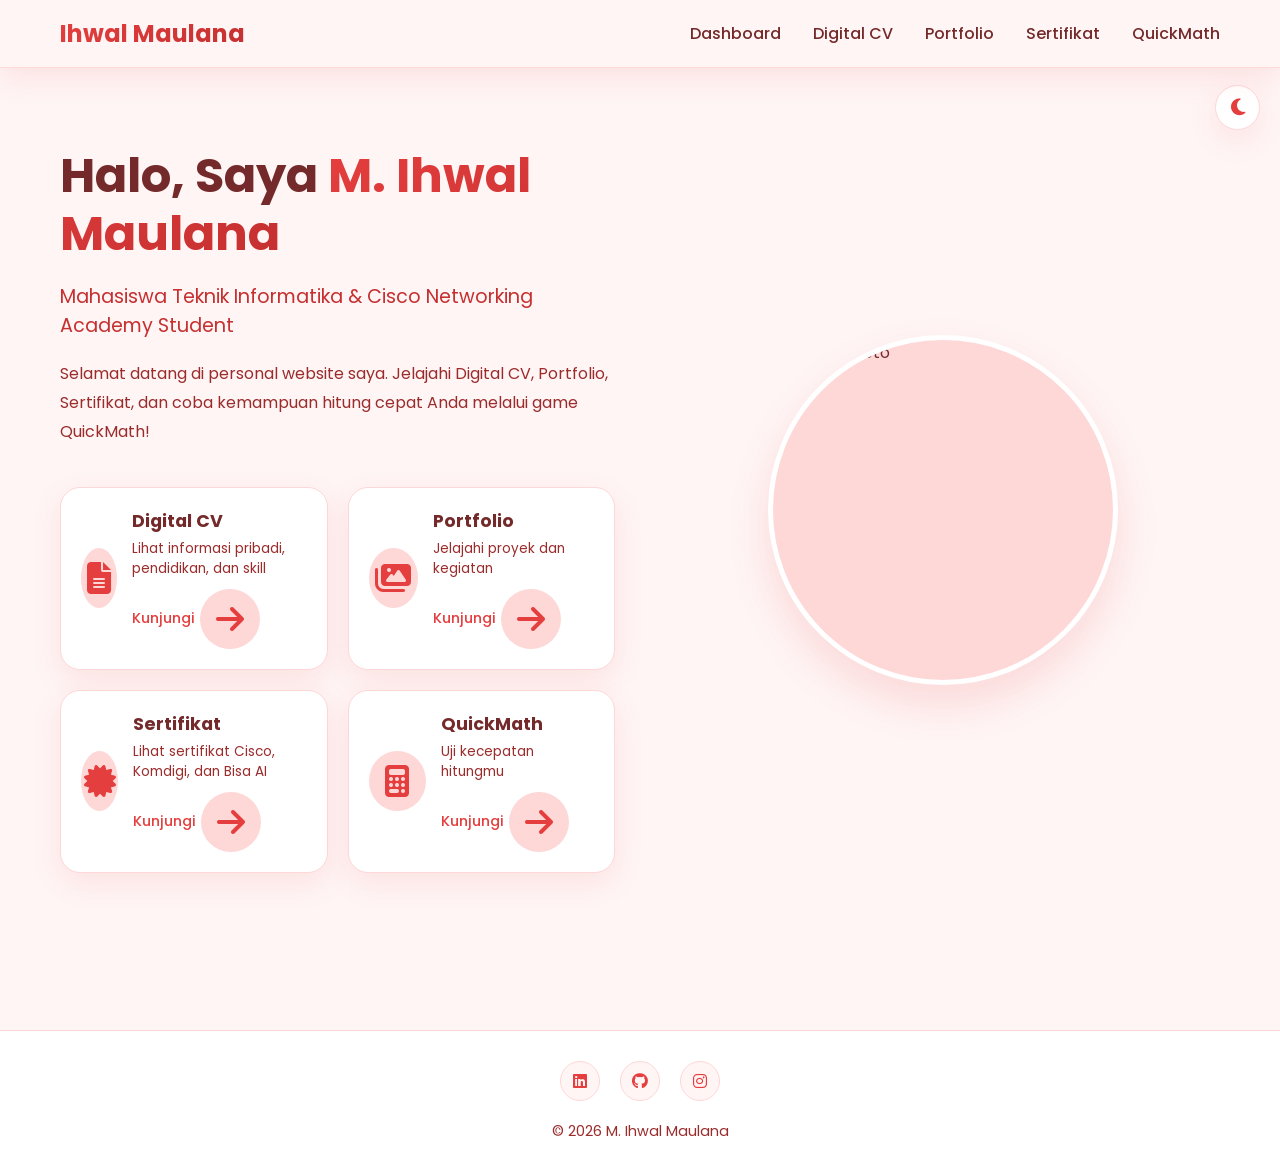
==== index.html @ 29ab3454 "Rename dashboard.html to index.html" ====
<!DOCTYPE html>
<html lang="id">
<head>
    <meta charset="UTF-8">
    <meta name="viewport" content="width=device-width, initial-scale=1.0">
    <title>My Website - Ihwal Maulana</title>
    <link rel="stylesheet" href="style.css">
    <link rel="icon" type="image/png" href="https://i.ibb.co.com/bjjpS1Fv/Whats-App-Image-2026-02-08-at-10-19-23.jpg">
    <link rel="stylesheet" href="https://cdnjs.cloudflare.com/ajax/libs/font-awesome/6.4.0/css/all.min.css">
    <link href="https://fonts.googleapis.com/css2?family=Poppins:wght@300;400;500;600;700&display=swap" rel="stylesheet">
</head>
<body class="light-mode">

    <button class="theme-toggle" id="themeToggle">
        <i class="fas fa-moon"></i>
        <i class="fas fa-sun"></i>
    </button>

    <button class="back-to-top" id="backToTop">
        <i class="fas fa-chevron-up"></i>
    </button>

    <div id="toastContainer" class="toast-container"></div>

    <nav class="navbar">
        <div class="nav-container">
            <div class="nav-brand">
                <a href="dashboard.html">Ihwal Maulana</a>
            </div>
            <ul class="nav-menu" id="navMenu">
                <li><a href="dashboard.html" class="nav-link active">Dashboard</a></li>
                <li><a href="digitalcv.html" class="nav-link">Digital CV</a></li>
                <li><a href="portofolio.html" class="nav-link">Portfolio</a></li>
                <li><a href="sertifikat.html" class="nav-link">Sertifikat</a></li>
                <li><a href="quickmath.html" class="nav-link">QuickMath</a></li>
            </ul>
            <div class="nav-toggle" id="navToggle">
                <i class="fas fa-bars"></i>
            </div>
        </div>
    </nav>

    <section id="dashboard" class="section active-section">
        <div class="container">
            <div class="dashboard-content">
                <div class="dashboard-text">
                    <h1 class="dashboard-title">Halo, Saya <span class="gradient-text">M. Ihwal Maulana</span></h1>
                    <p class="dashboard-subtitle">Mahasiswa Teknik Informatika & Cisco Networking Academy Student</p>
                    <p class="dashboard-description">Selamat datang di personal website saya. Jelajahi Digital CV, Portfolio, Sertifikat, dan coba kemampuan hitung cepat Anda melalui game QuickMath!</p>
                    
                    <div class="dashboard-stats">
                        <div class="stat-card">
                            <i class="fas fa-file-alt"></i>
                            <div class="stat-info">
                                <h3>Digital CV</h3>
                                <p>Lihat informasi pribadi, pendidikan, dan skill</p>
                                <a href="digitalcv.html" class="stat-link">Kunjungi <i class="fas fa-arrow-right"></i></a>
                            </div>
                        </div>
                        
                        <div class="stat-card">
                            <i class="fas fa-images"></i>
                            <div class="stat-info">
                                <h3>Portfolio</h3>
                                <p>Jelajahi proyek dan kegiatan</p>
                                <a href="portofolio.html" class="stat-link">Kunjungi <i class="fas fa-arrow-right"></i></a>
                            </div>
                        </div>
                        
                        <div class="stat-card">
                            <i class="fas fa-certificate"></i>
                            <div class="stat-info">
                                <h3>Sertifikat</h3>
                                <p>Lihat sertifikat Cisco, Komdigi, dan Bisa AI</p>
                                <a href="sertifikat.html" class="stat-link">Kunjungi <i class="fas fa-arrow-right"></i></a>
                            </div>
                        </div>
                        
                        <div class="stat-card">
                            <i class="fas fa-calculator"></i>
                            <div class="stat-info">
                                <h3>QuickMath</h3>
                                <p>Uji kecepatan hitungmu</p>
                                <a href="quickmath.html" class="stat-link">Kunjungi <i class="fas fa-arrow-right"></i></a>
                            </div>
                        </div>
                    </div>
                </div>
                
                <div class="dashboard-image">
                    <div class="image-wrapper">
                        <img src="https://i.ibb.co.com/bjjpS1Fv/Whats-App-Image-2026-02-08-at-10-19-23.jpg" alt="Profile Photo">
                    </div>
                </div>
            </div>
        </div>
    </section>

    <footer class="footer">
        <div class="container">
            <div class="footer-content">
                <div class="footer-social">
                    <a href="https://linkedin.com/in/ihwalmaulana" target="_blank"><i class="fab fa-linkedin"></i></a>
                    <a href="https://github.com/waldevelop-afk" target="_blank"><i class="fab fa-github"></i></a>
                    <a href="https://instagram.com/ihwalmaulana08" target="_blank"><i class="fab fa-instagram"></i></a>
                </div>
                <p class="footer-text">&copy; 2026 M. Ihwal Maulana </p>
            </div>
        </div>
    </footer>

    <script src="script.js"></script>
</body>
</html>
---- style.css ----
:root {
    --soft-red-50: #FFF5F5;
    --soft-red-100: #FED7D7;
    --soft-red-200: #FEB2B2;
    --soft-red-300: #FC8181;
    --soft-red-400: #F56565;
    --soft-red-500: #E53E3E;
    --soft-red-600: #C53030;
    --soft-red-700: #9B2C2C;
    --soft-red-800: #822727;
    --soft-red-900: #63171B;
    
    --primary: #E53E3E;
    --primary-light: #F56565;
    --secondary: #C53030;
    --secondary-light: #9B2C2C;
    --accent: #FEB2B2;
    --success: #9AE6B4;
    --danger: #FC8181;
    
    --transition: all 0.3s ease;
    --radius: 20px;
}

.light-mode {
    --bg-primary: #FFF5F5;
    --bg-secondary: #FFFFFF;
    --bg-card: #FFFFFF;
    --text-primary: #742A2A;
    --text-secondary: #9B2C2C;
    --border: #FED7D7;
    --shadow: 0 10px 30px rgba(229, 62, 62, 0.1);
    --shadow-hover: 0 20px 40px rgba(229, 62, 62, 0.15);
    --nav-bg: rgba(255, 245, 245, 0.9);
    --nav-hover: rgba(229, 62, 62, 0.05);
    --nav-active: rgba(229, 62, 62, 0.1);
    --game-bg: linear-gradient(145deg, #FFF5F5, #FFFFFF);
    --game-card-bg: rgba(255, 255, 255, 0.95);
    --game-text: #742A2A;
}

.dark-mode {
    --bg-primary: #63171B;
    --bg-secondary: #742A2A;
    --bg-card: #822727;
    --text-primary: #FED7D7;
    --text-secondary: #FEB2B2;
    --border: #9B2C2C;
    --shadow: 0 10px 30px rgba(0, 0, 0, 0.3);
    --shadow-hover: 0 20px 40px rgba(0, 0, 0, 0.4);
    --nav-bg: rgba(99, 23, 27, 0.95);
    --nav-hover: rgba(229, 62, 62, 0.2);
    --nav-active: rgba(229, 62, 62, 0.3);
    --game-bg: linear-gradient(145deg, #63171B, #742A2A);
    --game-card-bg: rgba(130, 39, 39, 0.95);
    --game-text: #FED7D7;
}

* {
    margin: 0;
    padding: 0;
    box-sizing: border-box;
}

html {
    scroll-behavior: smooth;
}

body {
    font-family: 'Poppins', sans-serif;
    background: var(--bg-primary);
    color: var(--text-primary);
    transition: var(--transition);
    min-height: 100vh;
    position: relative;
    padding-top: 70px;
}

.theme-toggle {
    position: fixed;
    top: 85px;
    right: 20px;
    width: 45px;
    height: 45px;
    border-radius: 50%;
    background: var(--bg-secondary);
    border: 1px solid var(--border);
    cursor: pointer;
    display: flex;
    align-items: center;
    justify-content: center;
    z-index: 999;
    box-shadow: var(--shadow);
    transition: var(--transition);
    backdrop-filter: blur(5px);
}

.theme-toggle i {
    font-size: 1.2rem;
    color: var(--primary);
    transition: var(--transition);
}

.theme-toggle .fa-sun {
    display: none;
}

.dark-mode .theme-toggle .fa-moon {
    display: none;
}

.dark-mode .theme-toggle .fa-sun {
    display: block;
    color: #FEB2B2;
}

.theme-toggle:hover {
    transform: scale(1.1);
    box-shadow: var(--shadow-hover);
}

.back-to-top {
    position: fixed;
    bottom: 20px;
    right: 20px;
    width: 45px;
    height: 45px;
    background: var(--primary);
    border: none;
    border-radius: 50%;
    color: white;
    cursor: pointer;
    display: flex;
    align-items: center;
    justify-content: center;
    font-size: 1.2rem;
    opacity: 0;
    visibility: hidden;
    transition: var(--transition);
    z-index: 998;
    border: 2px solid var(--bg-secondary);
}

.back-to-top.visible {
    opacity: 1;
    visibility: visible;
}

.back-to-top:hover {
    transform: translateY(-5px) scale(1.1);
    background: var(--secondary);
}

.container {
    max-width: 1200px;
    margin: 0 auto;
    padding: 0 20px;
}

.navbar {
    position: fixed;
    top: 0;
    left: 0;
    right: 0;
    background: var(--nav-bg);
    backdrop-filter: blur(10px);
    box-shadow: var(--shadow);
    z-index: 1000;
    animation: slideDown 0.5s ease;
    border-bottom: 1px solid var(--border);
}

@keyframes slideDown {
    from {
        transform: translateY(-100%);
    }
    to {
        transform: translateY(0);
    }
}

.nav-container {
    max-width: 1200px;
    margin: 0 auto;
    padding: 1rem 20px;
    display: flex;
    justify-content: space-between;
    align-items: center;
}

.nav-brand a {
    font-size: 1.5rem;
    font-weight: 700;
    background: linear-gradient(135deg, var(--primary), var(--secondary));
    -webkit-background-clip: text;
    -webkit-text-fill-color: transparent;
    text-decoration: none;
}

.nav-menu {
    display: flex;
    list-style: none;
    gap: 2rem;
}

.nav-link {
    text-decoration: none;
    color: var(--text-primary);
    font-weight: 500;
    transition: var(--transition);
    position: relative;
}

.nav-link::after {
    content: '';
    position: absolute;
    bottom: -5px;
    left: 0;
    width: 0;
    height: 2px;
    background: linear-gradient(135deg, var(--primary), var(--secondary));
    transition: var(--transition);
}

.nav-link:hover::after,
.nav-link.active::after {
    width: 100%;
}

.nav-toggle {
    display: none;
    font-size: 1.5rem;
    cursor: pointer;
    color: var(--primary);
}

.section {
    min-height: 100vh;
    padding: 40px 0 60px;
    display: block;
    animation: fadeIn 0.5s ease;
}

@keyframes fadeIn {
    from {
        opacity: 0;
        transform: translateY(20px);
    }
    to {
        opacity: 1;
        transform: translateY(0);
    }
}

.section-title {
    font-size: 2.5rem;
    margin-bottom: 40px;
    color: var(--text-primary);
    display: flex;
    align-items: center;
    gap: 15px;
}

.section-title i {
    color: var(--primary);
}

/* Dashboard Styles */
.dashboard-content {
    display: grid;
    grid-template-columns: 1fr 1fr;
    gap: 50px;
    align-items: center;
    min-height: calc(100vh - 100px);
}

.dashboard-text {
    animation: slideInLeft 0.6s ease;
}

@keyframes slideInLeft {
    from {
        opacity: 0;
        transform: translateX(-30px);
    }
    to {
        opacity: 1;
        transform: translateX(0);
    }
}

.dashboard-title {
    font-size: 3rem;
    line-height: 1.2;
    margin-bottom: 20px;
}

.gradient-text {
    background: linear-gradient(135deg, var(--primary), var(--secondary));
    -webkit-background-clip: text;
    -webkit-text-fill-color: transparent;
}

.dashboard-subtitle {
    font-size: 1.2rem;
    color: var(--secondary);
    margin-bottom: 20px;
}

.dashboard-description {
    color: var(--text-secondary);
    margin-bottom: 30px;
    line-height: 1.8;
}

.dashboard-stats {
    display: grid;
    grid-template-columns: repeat(2, 1fr);
    gap: 20px;
    margin-top: 40px;
}

.stat-card {
    background: var(--bg-card);
    border-radius: var(--radius);
    padding: 20px;
    display: flex;
    gap: 15px;
    align-items: center;
    box-shadow: var(--shadow);
    transition: var(--transition);
    border: 1px solid var(--border);
}

.stat-card:hover {
    transform: translateY(-5px);
    box-shadow: var(--shadow-hover);
    border-color: var(--primary);
}

.stat-card i {
    font-size: 2rem;
    color: var(--primary);
    background: var(--soft-red-100);
    width: 60px;
    height: 60px;
    border-radius: 50%;
    display: flex;
    align-items: center;
    justify-content: center;
}

.stat-info h3 {
    font-size: 1.1rem;
    margin-bottom: 5px;
    color: var(--text-primary);
}

.stat-info p {
    color: var(--text-secondary);
    font-size: 0.85rem;
    margin-bottom: 10px;
}

.stat-link {
    color: var(--primary);
    text-decoration: none;
    font-size: 0.9rem;
    font-weight: 500;
    display: inline-flex;
    align-items: center;
    gap: 5px;
    transition: var(--transition);
}

.stat-link:hover {
    gap: 10px;
    color: var(--secondary);
}

.dashboard-image {
    animation: slideInRight 0.6s ease;
}

@keyframes slideInRight {
    from {
        opacity: 0;
        transform: translateX(30px);
    }
    to {
        opacity: 1;
        transform: translateX(0);
    }
}

.image-wrapper {
    width: 350px;
    height: 350px;
    margin: 0 auto;
    border-radius: 50%;
    overflow: hidden;
    box-shadow: var(--shadow-hover);
    border: 5px solid var(--bg-card);
    background: var(--soft-red-100);
}

.image-wrapper img {
    width: 100%;
    height: 100%;
    object-fit: cover;
}

/* CV Styles */
.cv-card {
    background: var(--bg-card);
    border-radius: var(--radius);
    padding: 30px;
    margin-bottom: 30px;
    box-shadow: var(--shadow);
    transition: var(--transition);
    border: 1px solid var(--border);
    backdrop-filter: blur(5px);
}

.cv-card:hover {
    transform: translateY(-5px);
    box-shadow: var(--shadow-hover);
    border-color: var(--primary);
}

.cv-header {
    display: flex;
    gap: 30px;
    align-items: center;
}

.cv-photo {
    width: 120px;
    height: 120px;
    border-radius: 50%;
    overflow: hidden;
    border: 3px solid var(--primary);
    background: var(--soft-red-100);
}

.cv-photo img {
    width: 100%;
    height: 100%;
    object-fit: cover;
}

.cv-title h3 {
    font-size: 1.8rem;
    margin-bottom: 5px;
    color: var(--text-primary);
}

.cv-title p {
    color: var(--primary);
    margin-bottom: 15px;
}

.cv-contact {
    display: flex;
    flex-wrap: wrap;
    gap: 20px;
}

.cv-contact span {
    display: flex;
    align-items: center;
    gap: 8px;
    color: var(--text-secondary);
    font-size: 0.9rem;
}

.cv-contact i {
    color: var(--primary);
}

.cv-grid {
    display: grid;
    grid-template-columns: 1fr 1fr;
    gap: 30px;
    margin-bottom: 30px;
}

.card-title {
    font-size: 1.3rem;
    margin-bottom: 20px;
    display: flex;
    align-items: center;
    gap: 10px;
    color: var(--text-primary);
}

.card-title i {
    color: var(--primary);
}

.about-text {
    color: var(--text-secondary);
    line-height: 1.8;
}

.education-item {
    display: flex;
    gap: 20px;
    margin-bottom: 20px;
    padding-bottom: 20px;
    border-bottom: 1px solid var(--border);
}

.education-item:last-child {
    border-bottom: none;
    padding-bottom: 0;
    margin-bottom: 0;
}

.edu-year {
    min-width: 100px;
    padding: 5px 15px;
    background: var(--soft-red-100);
    border-radius: 20px;
    font-size: 0.9rem;
    font-weight: 500;
    color: var(--primary);
    text-align: center;
    height: fit-content;
}

.edu-detail h4 {
    margin-bottom: 5px;
    color: var(--text-primary);
}

.edu-detail p {
    color: var(--text-secondary);
    font-size: 0.9rem;
}

.skills-container {
    display: grid;
    gap: 20px;
}

.skill-item {
    width: 100%;
}

.skill-info {
    display: flex;
    justify-content: space-between;
    margin-bottom: 5px;
    color: var(--text-secondary);
    font-size: 0.9rem;
}

.skill-bar {
    height: 8px;
    background: var(--border);
    border-radius: 4px;
    overflow: hidden;
}

.skill-progress {
    height: 100%;
    background: linear-gradient(90deg, var(--primary), var(--secondary));
    border-radius: 4px;
    transition: width 1s ease;
}

/* Portfolio Styles */
.portfolio-filters {
    display: flex;
    justify-content: center;
    gap: 20px;
    margin-bottom: 40px;
    flex-wrap: wrap;
}

.filter-btn {
    padding: 10px 30px;
    border: none;
    background: var(--bg-card);
    border-radius: 50px;
    cursor: pointer;
    font-weight: 500;
    color: var(--text-primary);
    transition: var(--transition);
    box-shadow: var(--shadow);
    border: 1px solid var(--border);
}

.filter-btn.active,
.filter-btn:hover {
    background: linear-gradient(135deg, var(--primary), var(--secondary));
    color: white;
    border-color: transparent;
}

.portfolio-grid {
    display: grid;
    grid-template-columns: repeat(auto-fit, minmax(300px, 1fr));
    gap: 30px;
}

.portfolio-item {
    position: relative;
    border-radius: var(--radius);
    overflow: hidden;
    box-shadow: var(--shadow);
    cursor: pointer;
    animation: scaleIn 0.5s ease;
}

@keyframes scaleIn {
    from {
        opacity: 0;
        transform: scale(0.9);
    }
    to {
        opacity: 1;
        transform: scale(1);
    }
}

.portfolio-link {
    text-decoration: none;
    color: inherit;
    display: block;
    width: 100%;
    height: 100%;
}

.portfolio-image {
    position: relative;
    overflow: hidden;
    aspect-ratio: 4/3;
}

.portfolio-image img {
    width: 100%;
    height: 100%;
    object-fit: cover;
    transition: transform 0.5s ease;
}

.portfolio-item:hover .portfolio-image img {
    transform: scale(1.1);
}

.portfolio-overlay {
    position: absolute;
    top: 0;
    left: 0;
    right: 0;
    bottom: 0;
    background: linear-gradient(to top, rgba(229, 62, 62, 0.9), transparent);
    display: flex;
    flex-direction: column;
    justify-content: flex-end;
    padding: 20px;
    opacity: 0;
    transition: opacity 0.3s ease;
    color: white;
}

.portfolio-item:hover .portfolio-overlay {
    opacity: 1;
}

.portfolio-overlay h3 {
    margin-bottom: 5px;
    transform: translateY(20px);
    transition: transform 0.3s ease;
}

.portfolio-overlay p {
    font-size: 0.9rem;
    transform: translateY(20px);
    transition: transform 0.3s ease 0.1s;
}

.portfolio-item:hover .portfolio-overlay h3,
.portfolio-item:hover .portfolio-overlay p {
    transform: translateY(0);
}

.github-link {
    display: inline-flex;
    align-items: center;
    gap: 5px;
    margin-top: 10px;
    padding: 5px 15px;
    background: rgba(255, 255, 255, 0.2);
    border-radius: 20px;
    font-size: 0.85rem;
    backdrop-filter: blur(5px);
    border: 1px solid rgba(255, 255, 255, 0.3);
}

.github-link i {
    font-size: 1rem;
}

.portfolio-admin-panel {
    background: var(--bg-card);
    border: 2px solid var(--secondary);
    border-radius: var(--radius);
    padding: 25px;
    margin-bottom: 30px;
    box-shadow: var(--shadow-hover);
    display: none;
}

.portfolio-admin-panel.visible {
    display: block;
    animation: slideDown 0.3s ease;
}

.portfolio-admin-toggle-container {
    text-align: center;
    margin-bottom: 30px;
}

.btn-portfolio-admin-toggle {
    background: linear-gradient(135deg, var(--secondary), var(--primary));
    color: white;
    border: none;
    padding: 12px 30px;
    border-radius: 50px;
    font-size: 1rem;
    cursor: pointer;
    transition: var(--transition);
    display: inline-flex;
    align-items: center;
    gap: 10px;
    box-shadow: var(--shadow);
}

.btn-portfolio-admin-toggle:hover {
    transform: translateY(-3px);
    box-shadow: var(--shadow-hover);
}

.portfolio-admin-hint {
    display: block;
    margin-top: 8px;
    color: var(--text-secondary);
    font-size: 0.85rem;
    font-style: italic;
}

.portfolio-item-actions {
    position: absolute;
    top: 10px;
    right: 10px;
    display: flex;
    gap: 5px;
    z-index: 10;
    opacity: 0;
    transition: var(--transition);
}

.portfolio-item:hover .portfolio-item-actions {
    opacity: 1;
}

.btn-delete-portfolio {
    background: var(--danger);
    color: white;
    border: none;
    width: 30px;
    height: 30px;
    border-radius: 50%;
    cursor: pointer;
    display: flex;
    align-items: center;
    justify-content: center;
    transition: var(--transition);
    font-size: 0.9rem;
}

.btn-delete-portfolio:hover {
    transform: scale(1.1);
    background: #e53e3e;
}

.btn-edit-portfolio {
    background: var(--primary);
    color: white;
    border: none;
    width: 30px;
    height: 30px;
    border-radius: 50%;
    cursor: pointer;
    display: flex;
    align-items: center;
    justify-content: center;
    transition: var(--transition);
    font-size: 0.9rem;
}

.btn-edit-portfolio:hover {
    transform: scale(1.1);
    background: var(--secondary);
}

.empty-portfolio {
    grid-column: 1 / -1;
    text-align: center;
    padding: 60px 20px;
    background: var(--bg-card);
    border-radius: var(--radius);
    border: 2px dashed var(--border);
    color: var(--text-secondary);
}

.empty-portfolio i {
    font-size: 4rem;
    color: var(--primary);
    margin-bottom: 20px;
}

.empty-portfolio h3 {
    font-size: 1.5rem;
    margin-bottom: 10px;
    color: var(--text-primary);
}

.portfolio-stats {
    text-align: center;
    margin-bottom: 20px;
    padding: 15px;
    background: var(--bg-card);
    border-radius: var(--radius);
    border: 1px solid var(--border);
    color: var(--text-secondary);
    font-size: 0.95rem;
}

.portfolio-stats span {
    color: var(--primary);
    font-weight: 600;
    margin: 0 5px;
}

.pagination {
    display: flex;
    justify-content: center;
    gap: 10px;
    margin-top: 40px;
    flex-wrap: wrap;
}

.pagination-btn {
    min-width: 40px;
    height: 40px;
    border: 1px solid var(--border);
    background: var(--bg-card);
    color: var(--text-primary);
    border-radius: 10px;
    cursor: pointer;
    transition: var(--transition);
    font-size: 0.95rem;
}

.pagination-btn:hover:not(:disabled) {
    background: var(--primary);
    color: white;
    border-color: var(--primary);
}

.pagination-btn.active {
    background: var(--primary);
    color: white;
    border-color: var(--primary);
}

.pagination-btn:disabled {
    opacity: 0.5;
    cursor: not-allowed;
}

/* Certificate Styles */
.certificates-grid {
    display: grid;
    grid-template-columns: repeat(auto-fit, minmax(280px, 1fr));
    gap: 25px;
    margin-bottom: 40px;
}

.certificate-card {
    background: var(--bg-card);
    border-radius: var(--radius);
    padding: 25px;
    display: flex;
    gap: 20px;
    align-items: center;
    box-shadow: var(--shadow);
    transition: var(--transition);
    border: 1px solid var(--border);
    position: relative;
    overflow: hidden;
    backdrop-filter: blur(5px);
}

.certificate-card:hover {
    transform: translateY(-5px);
    box-shadow: var(--shadow-hover);
    border-color: var(--primary);
}

.certificate-icon {
    width: 60px;
    height: 60px;
    background: linear-gradient(135deg, var(--primary), var(--secondary));
    border-radius: 50%;
    display: flex;
    align-items: center;
    justify-content: center;
    font-size: 1.8rem;
    color: white;
    flex-shrink: 0;
}

.certificate-content {
    flex: 1;
}

.certificate-content h3 {
    font-size: 1.1rem;
    margin-bottom: 5px;
    color: var(--text-primary);
}

.cert-issuer {
    color: var(--text-secondary);
    font-size: 0.85rem;
    margin-bottom: 8px;
}

.cert-year {
    display: inline-block;
    padding: 3px 10px;
    background: var(--soft-red-100);
    border-radius: 15px;
    font-size: 0.8rem;
    color: var(--primary);
    margin-bottom: 10px;
}

.cert-actions {
    margin-top: 10px;
    display: flex;
    align-items: center;
    gap: 10px;
    flex-wrap: wrap;
}

.btn-view-cert {
    background: linear-gradient(135deg, var(--primary), var(--secondary));
    color: white;
    border: none;
    padding: 8px 15px;
    border-radius: 25px;
    font-size: 0.9rem;
    cursor: pointer;
    transition: var(--transition);
    display: inline-flex;
    align-items: center;
    gap: 5px;
    border: 1px solid transparent;
}

.btn-view-cert:hover {
    transform: translateY(-2px);
    box-shadow: 0 5px 15px rgba(229, 62, 62, 0.3);
}

.cert-link {
    display: inline-flex;
    align-items: center;
    gap: 5px;
    color: var(--primary);
    text-decoration: none;
    font-size: 0.9rem;
    padding: 5px 10px;
    background: var(--bg-primary);
    border-radius: 20px;
    transition: var(--transition);
}

.cert-link:hover {
    background: var(--primary);
    color: white;
    text-decoration: none;
}

.cert-badge-container {
    margin-top: 10px;
    text-align: center;
}

.cert-badge-img {
    width: 50px;
    height: 50px;
    border-radius: 50%;
    object-fit: cover;
    border: 2px solid var(--primary);
    transition: var(--transition);
}

.cert-badge-img:hover {
    transform: scale(1.1);
    box-shadow: 0 5px 15px rgba(229, 62, 62, 0.3);
}

.cert-stats {
    display: flex;
    justify-content: space-around;
    align-items: center;
    padding: 30px;
    background: var(--bg-card);
    border-radius: var(--radius);
    border: 1px solid var(--border);
    flex-wrap: wrap;
    gap: 20px;
    margin-top: 30px;
}

.cert-stat-item {
    text-align: center;
    min-width: 120px;
}

.cert-stat-number {
    display: block;
    font-size: 2rem;
    font-weight: 700;
    color: var(--primary);
}

.cert-stat-label {
    color: var(--text-secondary);
    font-size: 0.9rem;
}

.credly-link {
    display: inline-flex;
    align-items: center;
    gap: 8px;
    padding: 10px 20px;
    background: var(--primary);
    color: white;
    text-decoration: none;
    border-radius: 50px;
    transition: var(--transition);
    border: 1px solid transparent;
}

.credly-link:hover {
    transform: translateY(-3px);
    box-shadow: 0 10px 30px rgba(229, 62, 62, 0.3);
}

.certificate-categories {
    display: flex;
    justify-content: center;
    gap: 20px;
    margin-bottom: 30px;
    flex-wrap: wrap;
}

.category-btn {
    padding: 12px 30px;
    border: none;
    background: var(--bg-card);
    border-radius: 50px;
    cursor: pointer;
    font-weight: 500;
    color: var(--text-primary);
    transition: var(--transition);
    box-shadow: var(--shadow);
    border: 1px solid var(--border);
    font-size: 1rem;
}

.category-btn.active,
.category-btn:hover {
    background: linear-gradient(135deg, var(--primary), var(--secondary));
    color: white;
    border-color: transparent;
}

.cert-item-actions {
    position: absolute;
    top: 10px;
    right: 10px;
    display: flex;
    gap: 5px;
    z-index: 10;
    opacity: 0;
    transition: var(--transition);
}

.certificate-card:hover .cert-item-actions {
    opacity: 1;
}

/* Admin Panel Styles */
.admin-panel {
    background: var(--bg-card);
    border: 2px solid var(--primary);
    border-radius: var(--radius);
    padding: 25px;
    margin-bottom: 30px;
    box-shadow: var(--shadow-hover);
    display: none;
}

.admin-panel.visible {
    display: block;
    animation: slideDown 0.3s ease;
}

.admin-header {
    display: flex;
    justify-content: space-between;
    align-items: center;
    margin-bottom: 15px;
}

.admin-header h3 {
    margin: 0;
    color: var(--primary);
    display: flex;
    align-items: center;
    gap: 10px;
}

.btn-logout {
    background: var(--danger);
    color: white;
    border: none;
    padding: 8px 15px;
    border-radius: 8px;
    cursor: pointer;
    transition: var(--transition);
    display: inline-flex;
    align-items: center;
    gap: 5px;
    font-size: 0.9rem;
}

.btn-logout:hover {
    background: #e53e3e;
    transform: translateY(-2px);
}

.admin-note {
    color: var(--text-secondary);
    font-size: 0.9rem;
    font-style: italic;
    margin-bottom: 20px;
    padding-bottom: 10px;
    border-bottom: 1px dashed var(--border);
}

.admin-form {
    display: grid;
    gap: 20px;
}

.admin-form-group {
    display: flex;
    flex-direction: column;
    gap: 8px;
}

.admin-form-group label {
    font-weight: 500;
    color: var(--text-primary);
}

.admin-select,
.admin-input {
    padding: 12px 15px;
    border: 1px solid var(--border);
    border-radius: 10px;
    background: var(--bg-primary);
    color: var(--text-primary);
    font-size: 1rem;
    transition: var(--transition);
}

.admin-select:focus,
.admin-input:focus {
    outline: none;
    border-color: var(--primary);
    box-shadow: 0 0 0 3px rgba(229, 62, 62, 0.1);
}

textarea.admin-input {
    resize: vertical;
    min-height: 80px;
}

.input-hint {
    color: var(--text-secondary);
    font-size: 0.8rem;
    margin-top: 4px;
}

.admin-buttons {
    display: flex;
    gap: 15px;
    margin-top: 10px;
}

.btn-admin {
    padding: 12px 25px;
    border: none;
    border-radius: 10px;
    font-weight: 500;
    cursor: pointer;
    transition: var(--transition);
    display: inline-flex;
    align-items: center;
    gap: 8px;
    flex: 1;
    justify-content: center;
}

.btn-save {
    background: linear-gradient(135deg, var(--primary), var(--secondary));
    color: white;
}

.btn-save:hover {
    transform: translateY(-2px);
    box-shadow: 0 5px 15px rgba(229, 62, 62, 0.3);
}

.btn-close {
    background: var(--border);
    color: var(--text-primary);
}

.btn-close:hover {
    background: var(--danger);
    color: white;
    transform: translateY(-2px);
}

.admin-toggle-container {
    text-align: center;
    margin-bottom: 30px;
}

.btn-admin-toggle {
    background: linear-gradient(135deg, var(--primary), var(--secondary));
    color: white;
    border: none;
    padding: 12px 30px;
    border-radius: 50px;
    font-size: 1rem;
    cursor: pointer;
    transition: var(--transition);
    display: inline-flex;
    align-items: center;
    gap: 10px;
    box-shadow: var(--shadow);
}

.btn-admin-toggle:hover {
    transform: translateY(-3px);
    box-shadow: var(--shadow-hover);
}

.admin-hint {
    display: block;
    margin-top: 8px;
    color: var(--text-secondary);
    font-size: 0.85rem;
    font-style: italic;
}

.login-form {
    padding: 20px 0;
}

.form-group {
    margin-bottom: 20px;
    text-align: left;
}

.form-group label {
    display: block;
    margin-bottom: 8px;
    color: var(--text-primary);
    font-weight: 500;
}

/* Game Styles */
.game-container {
    background: var(--game-bg);
    border-radius: 48px;
    padding: 2rem;
    box-shadow: var(--shadow-hover);
    max-width: 600px;
    margin: 0 auto;
    border: 1px solid var(--border);
    backdrop-filter: blur(10px);
}

.game-screen {
    text-align: center;
    color: var(--game-text);
}

.game-title {
    font-size: 2.8rem;
    margin-bottom: 0.75rem;
    background: linear-gradient(135deg, var(--primary), var(--secondary));
    -webkit-background-clip: text;
    -webkit-text-fill-color: transparent;
}

.game-subtitle {
    color: var(--text-secondary);
    margin-bottom: 20px;
}

.game-input {
    width: 80%;
    padding: 16px;
    font-size: 1.3rem;
    border: 2px solid var(--border);
    border-radius: 60px;
    text-align: center;
    outline: none;
    background: var(--bg-card);
    color: var(--text-primary);
    font-weight: 600;
    box-shadow: var(--shadow);
    transition: var(--transition);
    margin: 20px 0;
}

.game-input:focus {
    border-color: var(--primary);
    transform: scale(1.02);
}

.game-info {
    color: var(--text-secondary);
    margin: 20px 0;
    line-height: 1.6;
}

.btn-game {
    background: linear-gradient(135deg, var(--primary), var(--secondary));
    color: white;
    border: none;
    padding: 14px 36px;
    font-size: 1.3rem;
    font-weight: bold;
    border-radius: 60px;
    cursor: pointer;
    transition: var(--transition);
    margin-top: 24px;
    box-shadow: var(--shadow);
    border: 1px solid rgba(255,255,255,0.3);
    animation: pulse 2s ease-in-out infinite;
}

.btn-game:hover {
    transform: scale(1.07) translateY(-3px);
    box-shadow: var(--shadow-hover);
}

.btn-game:disabled {
    opacity: 0.5;
    cursor: not-allowed;
    animation: none;
}

@keyframes pulse {
    0% { transform: scale(1); }
    50% { transform: scale(1.05); }
    100% { transform: scale(1); }
}

.hidden {
    display: none !important;
}

.player-name {
    font-size: 1.2rem;
    color: var(--primary);
    margin: 10px 0;
    background: var(--bg-card);
    padding: 8px 20px;
    border-radius: 40px;
    display: inline-block;
    border: 1px solid var(--border);
}

.quest-number {
    font-size: 1.5rem;
    font-weight: 500;
    color: var(--text-primary);
    margin: 15px 0;
}

.timer-bar {
    width: 100%;
    height: 12px;
    background: var(--border);
    border-radius: 40px;
    margin: 20px 0;
    overflow: hidden;
}

.timer-progress {
    width: 100%;
    height: 100%;
    background: linear-gradient(90deg, var(--primary), var(--secondary));
    border-radius: 40px;
    transition: width 1s linear;
}

.question {
    font-size: 4rem;
    font-weight: 800;
    margin: 20px 0;
    color: var(--text-primary);
    background: var(--bg-card);
    padding: 20px 10px;
    border-radius: 60px;
    letter-spacing: 4px;
    animation: pulse 2s ease-in-out infinite;
    border: 1px solid var(--border);
}

.answer-input {
    width: 160px;
    font-size: 2rem;
}

.hint-text {
    color: var(--text-secondary);
    font-style: italic;
}

.result-title {
    font-size: 2.5rem;
    margin-bottom: 20px;
    background: linear-gradient(135deg, var(--primary), var(--secondary));
    -webkit-background-clip: text;
    -webkit-text-fill-color: transparent;
}

.result-message {
    font-size: 1.5rem;
    margin: 10px 0;
    padding: 10px;
    border-radius: 30px;
    background: var(--bg-card);
    border: 1px solid var(--border);
}

.score-badge {
    font-size: 2.2rem;
    font-weight: 800;
    background: var(--bg-card);
    padding: 10px 30px;
    border-radius: 60px;
    display: inline-block;
    margin: 15px 0;
    color: var(--primary);
    border: 2px solid var(--primary);
}

.result-container {
    margin-top: 20px;
    overflow-x: auto;
    border-radius: 24px;
    background: var(--bg-card);
    padding: 10px;
    border: 1px solid var(--border);
}

.result-table {
    width: 100%;
    border-collapse: collapse;
    color: var(--text-primary);
}

.result-table th,
.result-table td {
    padding: 14px 8px;
    text-align: center;
    border-bottom: 1px solid var(--border);
}

.result-table th {
    background: var(--soft-red-100);
    color: var(--primary);
    font-weight: 600;
    text-transform: uppercase;
    letter-spacing: 1px;
}

.row-correct {
    color: #48BB78;
    font-weight: bold;
}

.row-wrong {
    color: #F56565;
    font-weight: bold;
}

/* Loading Animation */
.loading-icon {
    font-size: 4rem;
    animation: loadingPulse 1s ease-in-out infinite;
    margin: 20px 0;
}

@keyframes loadingPulse {
    0% { transform: scale(1); opacity: 1; }
    50% { transform: scale(1.1); opacity: 0.7; }
    100% { transform: scale(1); opacity: 1; }
}

.loading-text {
    font-size: 2rem;
    font-weight: bold;
    color: var(--primary);
    margin: 20px 0;
    animation: blink 1.5s ease-in-out infinite;
}

@keyframes blink {
    0%, 100% { opacity: 1; }
    50% { opacity: 0.3; }
}

.loading-dots {
    display: flex;
    justify-content: center;
    gap: 15px;
    margin: 30px 0;
}

.loading-dot {
    width: 20px;
    height: 20px;
    background: var(--primary);
    border-radius: 50%;
    animation: bounce 0.6s ease-in-out infinite;
    box-shadow: 0 0 20px var(--primary);
}

.loading-dot:nth-child(2) { animation-delay: 0.2s; }
.loading-dot:nth-child(3) { animation-delay: 0.4s; }
.loading-dot:nth-child(4) { animation-delay: 0.6s; }
.loading-dot:nth-child(5) { animation-delay: 0.8s; }

@keyframes bounce {
    0%, 100% { transform: translateY(0); }
    50% { transform: translateY(-20px); }
}

.loading-spinner {
    width: 80px;
    height: 80px;
    margin: 30px auto;
    border: 6px solid var(--border);
    border-top: 6px solid var(--primary);
    border-right: 6px solid var(--secondary);
    border-radius: 50%;
    animation: spin 1s linear infinite;
}

@keyframes spin {
    0% { transform: rotate(0deg); }
    100% { transform: rotate(360deg); }
}

.loading-bar-container {
    width: 80%;
    height: 20px;
    background: var(--border);
    border-radius: 30px;
    margin: 30px auto;
    overflow: hidden;
    border: 2px solid var(--primary-light);
}

.loading-bar {
    height: 100%;
    width: 0%;
    background: linear-gradient(90deg, var(--primary), var(--secondary));
    border-radius: 30px;
    animation: loadingBar 2s ease-in-out forwards;
    box-shadow: 0 0 20px var(--primary);
}

@keyframes loadingBar {
    0% { width: 0%; }
    20% { width: 20%; }
    50% { width: 60%; }
    80% { width: 90%; }
    100% { width: 100%; }
}

.loading-percentage {
    font-size: 2.5rem;
    font-weight: bold;
    color: var(--primary);
    margin: 20px 0;
    animation: pulse 1s ease-in-out infinite;
}

.loading-tips {
    background: var(--bg-card);
    padding: 15px;
    border-radius: 30px;
    margin: 20px 0;
    border: 1px solid var(--border);
}

.loading-tip {
    color: var(--text-secondary);
    font-size: 1.1rem;
    margin: 5px 0;
    animation: slideInRight 0.5s ease-out forwards;
    opacity: 0;
}

.loading-tip:nth-child(1) { animation-delay: 0.5s; }
.loading-tip:nth-child(2) { animation-delay: 1s; }
.loading-tip:nth-child(3) { animation-delay: 1.5s; }

@keyframes slideInRight {
    from {
        opacity: 0;
        transform: translateX(30px);
    }
    to {
        opacity: 1;
        transform: translateX(0);
    }
}

.error-message {
    color: #F56565;
    font-size: 0.9rem;
    margin-top: 5px;
    display: none;
}

/* Footer Styles */
.footer {
    background: var(--bg-card);
    padding: 30px 0;
    margin-top: 60px;
    border-top: 1px solid var(--border);
}

.footer-content {
    text-align: center;
}

.footer-social {
    display: flex;
    justify-content: center;
    gap: 20px;
    margin-bottom: 20px;
}

.footer-social a {
    width: 40px;
    height: 40px;
    border-radius: 50%;
    background: var(--bg-primary);
    display: flex;
    align-items: center;
    justify-content: center;
    color: var(--primary);
    transition: var(--transition);
    text-decoration: none;
    border: 1px solid var(--border);
}

.footer-social a:hover {
    background: var(--primary);
    color: white;
    transform: translateY(-3px);
}

.footer-text {
    color: var(--text-secondary);
    font-size: 0.9rem;
}

/* Modal Styles */
.modal {
    display: none;
    position: fixed;
    z-index: 2000;
    left: 0;
    top: 0;
    width: 100%;
    height: 100%;
    background-color: rgba(0, 0, 0, 0.5);
    backdrop-filter: blur(5px);
    animation: fadeIn 0.3s ease;
}

.modal-content {
    background-color: var(--bg-card);
    margin: 5% auto;
    padding: 0;
    width: 90%;
    max-width: 800px;
    border-radius: var(--radius);
    box-shadow: var(--shadow-hover);
    animation: slideInDown 0.4s ease;
    border: 1px solid var(--border);
    overflow: hidden;
}

@keyframes slideInDown {
    from {
        transform: translateY(-50px);
        opacity: 0;
    }
    to {
        transform: translateY(0);
        opacity: 1;
    }
}

.modal-header {
    padding: 20px 25px;
    background: linear-gradient(135deg, var(--primary), var(--secondary));
    color: white;
    display: flex;
    justify-content: space-between;
    align-items: center;
    border-bottom: 1px solid var(--border);
}

.modal-header h3 {
    margin: 0;
    font-size: 1.5rem;
}

.close-modal {
    color: white;
    font-size: 28px;
    font-weight: bold;
    cursor: pointer;
    transition: var(--transition);
    line-height: 1;
}

.close-modal:hover {
    transform: scale(1.2);
    color: var(--accent);
}

.modal-body {
    padding: 25px;
    max-height: 60vh;
    overflow-y: auto;
    text-align: center;
}

.certificate-viewer {
    width: 100%;
}

.certificate-viewer img {
    max-width: 100%;
    border-radius: 10px;
    box-shadow: var(--shadow);
}

.certificate-viewer iframe {
    border: none;
    border-radius: 10px;
}

.certificate-placeholder {
    background: var(--bg-primary);
    border: 2px dashed var(--border);
    border-radius: 10px;
    padding: 50px 20px;
    text-align: center;
    color: var(--text-secondary);
}

.certificate-placeholder i {
    font-size: 5rem;
    color: var(--primary);
    margin-bottom: 15px;
}

.certificate-placeholder h4 {
    font-size: 2rem;
    margin: 20px 0;
    color: var(--primary);
}

.certificate-placeholder p {
    font-size: 1.1rem;
    margin: 5px 0;
}

.certificate-placeholder .text-muted {
    color: var(--text-secondary);
    font-size: 0.9rem;
    margin-top: 15px;
}

.modal-footer {
    padding: 20px 25px;
    background: var(--bg-card);
    border-top: 1px solid var(--border);
    text-align: right;
    display: flex;
    gap: 10px;
    justify-content: flex-end;
}

.btn-download {
    background: linear-gradient(135deg, var(--primary), var(--secondary));
    color: white;
    border: none;
    padding: 12px 25px;
    border-radius: 50px;
    font-size: 1rem;
    cursor: pointer;
    transition: var(--transition);
    display: inline-flex;
    align-items: center;
    gap: 8px;
    border: 1px solid transparent;
}

.btn-download:hover {
    transform: translateY(-3px);
    box-shadow: 0 10px 30px rgba(229, 62, 62, 0.3);
}

.confirm-modal .modal-header {
    background: var(--danger);
}

/* Toast Styles */
.toast-container {
    position: fixed;
    top: 20px;
    right: 20px;
    z-index: 9999;
}

.toast {
    min-width: 300px;
    margin-bottom: 10px;
    padding: 15px 20px;
    border-radius: 10px;
    color: white;
    display: flex;
    align-items: center;
    gap: 10px;
    animation: slideInRight 0.3s ease, fadeOut 0.3s ease 2.7s;
    box-shadow: var(--shadow-hover);
}

.toast.success {
    background: linear-gradient(135deg, #48BB78, #38A169);
}

.toast.error {
    background: linear-gradient(135deg, #F56565, #E53E3E);
}

.toast.warning {
    background: linear-gradient(135deg, #FBBF24, #F59E0B);
}

.toast.info {
    background: linear-gradient(135deg, #4299E1, #3182CE);
}

@keyframes fadeOut {
    from { opacity: 1; }
    to { opacity: 0; }
}

@keyframes slideInRight {
    from {
        opacity: 0;
        transform: translateX(100%);
    }
    to {
        opacity: 1;
        transform: translateX(0);
    }
}

@keyframes confettiFall {
    0% {
        transform: translateY(-100px) rotate(0deg);
        opacity: 1;
    }
    100% {
        transform: translateY(100vh) rotate(720deg);
        opacity: 0;
    }
}

.win-badge {
    background: linear-gradient(135deg, #9AE6B4, #68D391);
    color: white;
    border: none;
    box-shadow: 0 0 30px #9AE6B4;
}

.lose-badge {
    background: linear-gradient(135deg, #FC8181, #F56565);
    color: white;
    border: none;
    box-shadow: 0 0 30px #FC8181;
}

/* Responsive */
@media (max-width: 968px) {
    .nav-menu {
        position: fixed;
        top: 70px;
        left: -100%;
        width: 100%;
        height: calc(100vh - 70px);
        background: var(--nav-bg);
        backdrop-filter: blur(10px);
        flex-direction: column;
        align-items: center;
        justify-content: center;
        transition: 0.3s;
        gap: 2rem;
        z-index: 999;
    }

    .nav-menu.active {
        left: 0;
    }

    .nav-toggle {
        display: block;
    }

    .theme-toggle {
        top: 85px;
        right: 15px;
        width: 40px;
        height: 40px;
    }

    .dashboard-content {
        grid-template-columns: 1fr;
        text-align: center;
        gap: 30px;
    }

    .dashboard-stats {
        grid-template-columns: 1fr;
    }

    .stat-card {
        text-align: left;
    }

    .cv-header {
        flex-direction: column;
        text-align: center;
    }

    .cv-contact {
        justify-content: center;
    }

    .cv-grid {
        grid-template-columns: 1fr;
    }

    .section-title {
        font-size: 2rem;
    }
}

@media (max-width: 768px) {
    body {
        padding-top: 60px;
    }

    .theme-toggle {
        top: 75px;
        right: 10px;
        width: 35px;
        height: 35px;
    }

    .theme-toggle i {
        font-size: 1rem;
    }

    .dashboard-title {
        font-size: 2rem;
    }

    .image-wrapper {
        width: 250px;
        height: 250px;
    }

    .portfolio-filters {
        flex-direction: column;
        align-items: center;
    }

    .filter-btn {
        width: 200px;
    }

    .education-item {
        flex-direction: column;
        gap: 10px;
    }

    .edu-year {
        width: fit-content;
    }

    .certificate-card {
        flex-direction: column;
        text-align: center;
    }

    .cert-actions {
        justify-content: center;
    }

    .cert-stats {
        flex-direction: column;
        gap: 15px;
    }

    .admin-buttons {
        flex-direction: column;
    }

    .game-title {
        font-size: 2rem;
    }

    .question {
        font-size: 2.5rem;
    }

    .answer-input {
        width: 120px;
        font-size: 1.5rem;
    }

    .modal-content {
        width: 95%;
        margin: 15% auto;
    }

    .modal-header h3 {
        font-size: 1.2rem;
    }
}

@media (max-width: 480px) {
    .theme-toggle {
        top: 70px;
        right: 8px;
        width: 32px;
        height: 32px;
    }

    .back-to-top {
        width: 35px;
        height: 35px;
        bottom: 15px;
        right: 15px;
    }
}
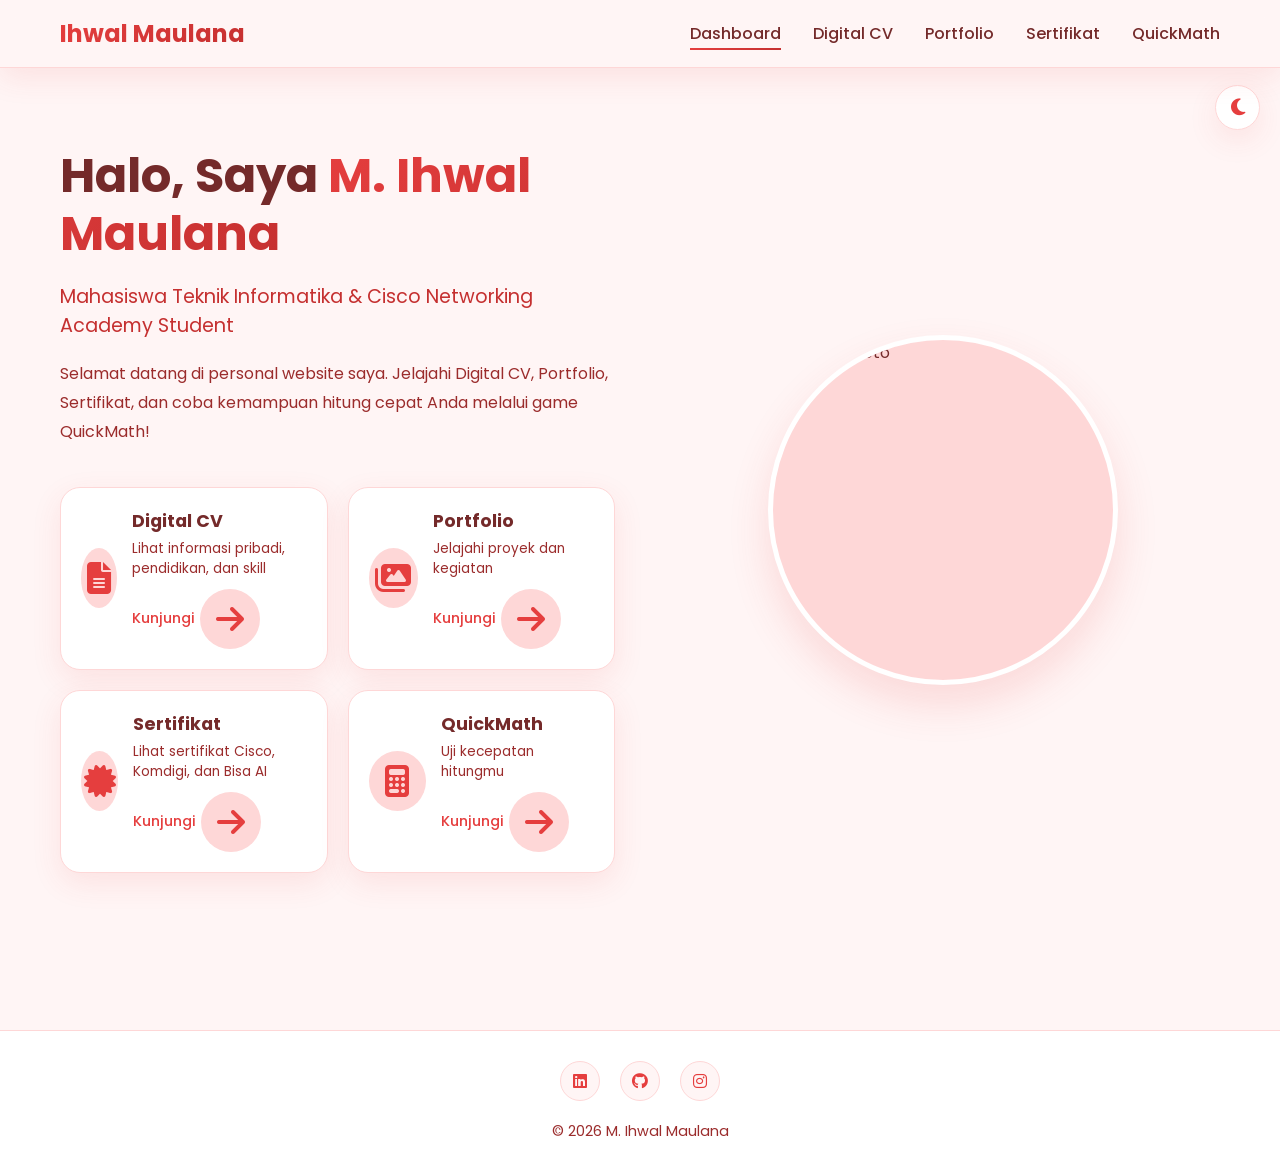
==== commit ac49e57f: "Update index.html" ====
--- a/index.html
+++ b/index.html
@@ -25,10 +25,10 @@
     <nav class="navbar">
         <div class="nav-container">
             <div class="nav-brand">
-                <a href="dashboard.html">Ihwal Maulana</a>
+                <a href="index.html">Ihwal Maulana</a>
             </div>
             <ul class="nav-menu" id="navMenu">
-                <li><a href="dashboard.html" class="nav-link active">Dashboard</a></li>
+                <li><a href="index.html" class="nav-link active">Dashboard</a></li>
                 <li><a href="digitalcv.html" class="nav-link">Digital CV</a></li>
                 <li><a href="portofolio.html" class="nav-link">Portfolio</a></li>
                 <li><a href="sertifikat.html" class="nav-link">Sertifikat</a></li>
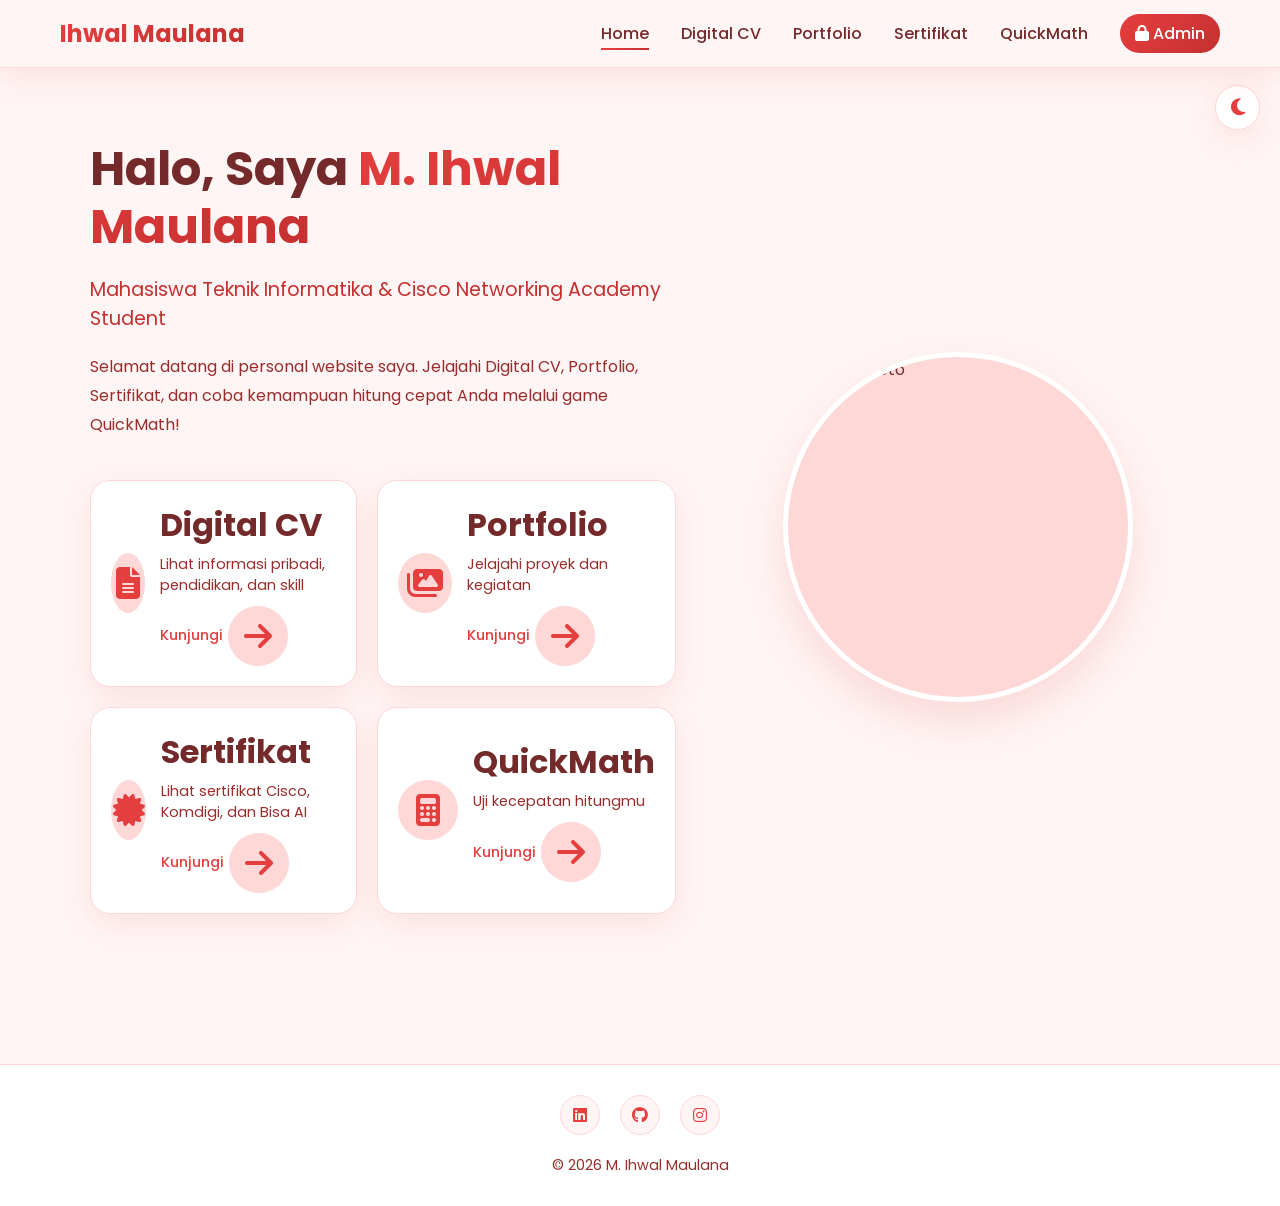
==== commit dd8ef9ba: "commit" ====
--- a/index.html
+++ b/index.html
@@ -28,11 +28,14 @@
                 <a href="index.html">Ihwal Maulana</a>
             </div>
             <ul class="nav-menu" id="navMenu">
-                <li><a href="index.html" class="nav-link active">Dashboard</a></li>
+                <li><a href="index.html" class="nav-link active">Home</a></li>
                 <li><a href="digitalcv.html" class="nav-link">Digital CV</a></li>
                 <li><a href="portofolio.html" class="nav-link">Portfolio</a></li>
                 <li><a href="sertifikat.html" class="nav-link">Sertifikat</a></li>
                 <li><a href="quickmath.html" class="nav-link">QuickMath</a></li>
+                <li><a href="login.html" class="nav-link nav-link-admin" id="adminNavLink">
+                    <i class="fas fa-lock"></i> Admin
+                </a></li>
             </ul>
             <div class="nav-toggle" id="navToggle">
                 <i class="fas fa-bars"></i>
@@ -44,9 +47,9 @@
         <div class="container">
             <div class="dashboard-content">
                 <div class="dashboard-text">
-                    <h1 class="dashboard-title">Halo, Saya <span class="gradient-text">M. Ihwal Maulana</span></h1>
-                    <p class="dashboard-subtitle">Mahasiswa Teknik Informatika & Cisco Networking Academy Student</p>
-                    <p class="dashboard-description">Selamat datang di personal website saya. Jelajahi Digital CV, Portfolio, Sertifikat, dan coba kemampuan hitung cepat Anda melalui game QuickMath!</p>
+                    <h1 class="dashboard-title" id="heroTitle">Halo, Saya <span class="gradient-text">M. Ihwal Maulana</span></h1>
+                    <p class="dashboard-subtitle" id="heroSubtitle">Mahasiswa Teknik Informatika & Cisco Networking Academy Student</p>
+                    <p class="dashboard-description" id="heroDescription">Selamat datang di personal website saya. Jelajahi Digital CV, Portfolio, Sertifikat, dan coba kemampuan hitung cepat Anda melalui game QuickMath!</p>
                     
                     <div class="dashboard-stats">
                         <div class="stat-card">
@@ -89,7 +92,7 @@
                 
                 <div class="dashboard-image">
                     <div class="image-wrapper">
-                        <img src="https://i.ibb.co.com/bjjpS1Fv/Whats-App-Image-2026-02-08-at-10-19-23.jpg" alt="Profile Photo">
+                        <img id="heroImage" src="https://i.ibb.co.com/bjjpS1Fv/Whats-App-Image-2026-02-08-at-10-19-23.jpg" alt="Profile Photo">
                     </div>
                 </div>
             </div>
@@ -100,9 +103,9 @@
         <div class="container">
             <div class="footer-content">
                 <div class="footer-social">
-                    <a href="https://linkedin.com/in/ihwalmaulana" target="_blank"><i class="fab fa-linkedin"></i></a>
-                    <a href="https://github.com/waldevelop-afk" target="_blank"><i class="fab fa-github"></i></a>
-                    <a href="https://instagram.com/ihwalmaulana08" target="_blank"><i class="fab fa-instagram"></i></a>
+                    <a href="https://linkedin.com/in/ihwalmaulana" target="_blank" id="linkedinLink"><i class="fab fa-linkedin"></i></a>
+                    <a href="https://github.com/waldevelop-afk" target="_blank" id="githubLink"><i class="fab fa-github"></i></a>
+                    <a href="https://instagram.com/ihwalmaulana08" target="_blank" id="instagramLink"><i class="fab fa-instagram"></i></a>
                 </div>
                 <p class="footer-text">&copy; 2026 M. Ihwal Maulana </p>
             </div>
@@ -110,5 +113,52 @@
     </footer>
 
     <script src="script.js"></script>
+    <script>
+        // Load landing page data dari localStorage
+        document.addEventListener('DOMContentLoaded', function() {
+            loadLandingPageContent();
+            updateAdminNavLink();
+        });
+
+        function loadLandingPageContent() {
+            const data = JSON.parse(localStorage.getItem('landingPageData') || '{}');
+            
+            if (data.hero) {
+                if (data.hero.title) {
+                    document.getElementById('heroTitle').innerHTML = data.hero.title;
+                }
+                if (data.hero.subtitle) {
+                    document.getElementById('heroSubtitle').textContent = data.hero.subtitle;
+                }
+                if (data.hero.description) {
+                    document.getElementById('heroDescription').textContent = data.hero.description;
+                }
+                if (data.hero.image) {
+                    document.getElementById('heroImage').src = data.hero.image;
+                }
+            }
+
+            if (data.social) {
+                if (data.social.linkedin) {
+                    document.getElementById('linkedinLink').href = data.social.linkedin;
+                }
+                if (data.social.github) {
+                    document.getElementById('githubLink').href = data.social.github;
+                }
+                if (data.social.instagram) {
+                    document.getElementById('instagramLink').href = data.social.instagram;
+                }
+            }
+        }
+
+        function updateAdminNavLink() {
+            const adminLink = document.getElementById('adminNavLink');
+            if (isAdminAuthenticated()) {
+                adminLink.href = 'dashboard.html';
+                adminLink.innerHTML = '<i class="fas fa-user-shield"></i> Dashboard';
+                adminLink.classList.add('admin-logged-in');
+            }
+        }
+    </script>
 </body>
 </html>
--- a/style.css
+++ b/style.css
@@ -2105,4 +2105,767 @@
         bottom: 15px;
         right: 15px;
     }
-}+}
+
+
+/* ===== LOGIN PAGE STYLES ===== */
+.login-page {
+    min-height: 100vh;
+    display: flex;
+    align-items: center;
+    justify-content: center;
+    background: linear-gradient(135deg, var(--primary) 0%, var(--secondary) 100%);
+    padding: 20px;
+}
+
+.login-container {
+    width: 100%;
+    max-width: 450px;
+}
+
+.login-card {
+    background: white;
+    border-radius: var(--radius);
+    padding: 40px;
+    box-shadow: var(--shadow-hover);
+    animation: slideUp 0.5s ease;
+}
+
+@keyframes slideUp {
+    from {
+        opacity: 0;
+        transform: translateY(30px);
+    }
+    to {
+        opacity: 1;
+        transform: translateY(0);
+    }
+}
+
+.login-header {
+    text-align: center;
+    margin-bottom: 30px;
+}
+
+.login-logo {
+    width: 100px;
+    height: 100px;
+    margin: 0 auto 20px;
+    border-radius: 50%;
+    overflow: hidden;
+    border: 3px solid var(--primary);
+}
+
+.login-logo img {
+    width: 100%;
+    height: 100%;
+    object-fit: cover;
+}
+
+.login-header h1 {
+    font-size: 1.8rem;
+    color: var(--text-primary);
+    margin-bottom: 8px;
+}
+
+.login-header p {
+    color: var(--text-secondary);
+    font-size: 0.95rem;
+}
+
+.login-form .form-group {
+    margin-bottom: 20px;
+}
+
+.login-form label {
+    display: block;
+    margin-bottom: 8px;
+    font-weight: 500;
+    color: var(--text-primary);
+    font-size: 0.95rem;
+}
+
+.login-form label i {
+    margin-right: 5px;
+    color: var(--primary);
+}
+
+.login-form input {
+    width: 100%;
+    padding: 12px 15px;
+    border: 2px solid var(--border);
+    border-radius: 10px;
+    font-size: 1rem;
+    transition: var(--transition);
+    background: var(--bg-primary);
+}
+
+.login-form input:focus {
+    outline: none;
+    border-color: var(--primary);
+    background: white;
+    box-shadow: 0 0 0 3px rgba(229, 62, 62, 0.1);
+}
+
+.password-input {
+    position: relative;
+}
+
+.password-input input {
+    padding-right: 45px;
+}
+
+.toggle-password {
+    position: absolute;
+    right: 10px;
+    top: 50%;
+    transform: translateY(-50%);
+    background: none;
+    border: none;
+    color: var(--text-secondary);
+    cursor: pointer;
+    padding: 8px;
+    transition: var(--transition);
+}
+
+.toggle-password:hover {
+    color: var(--primary);
+}
+
+.checkbox-group {
+    margin-bottom: 25px;
+}
+
+.checkbox-label {
+    display: flex;
+    align-items: center;
+    cursor: pointer;
+    user-select: none;
+}
+
+.checkbox-label input[type="checkbox"] {
+    width: auto;
+    margin-right: 8px;
+    cursor: pointer;
+}
+
+.btn-login {
+    width: 100%;
+    padding: 14px;
+    background: linear-gradient(135deg, var(--primary), var(--secondary));
+    color: white;
+    border: none;
+    border-radius: 10px;
+    font-size: 1rem;
+    font-weight: 600;
+    cursor: pointer;
+    transition: var(--transition);
+    display: flex;
+    align-items: center;
+    justify-content: center;
+    gap: 8px;
+}
+
+.btn-login:hover:not(:disabled) {
+    transform: translateY(-2px);
+    box-shadow: var(--shadow-hover);
+}
+
+.btn-login:disabled {
+    opacity: 0.7;
+    cursor: not-allowed;
+}
+
+.login-message {
+    margin-top: 15px;
+    padding: 12px;
+    border-radius: 10px;
+    font-size: 0.9rem;
+    display: none;
+    animation: slideDown 0.3s ease;
+}
+
+@keyframes slideDown {
+    from {
+        opacity: 0;
+        transform: translateY(-10px);
+    }
+    to {
+        opacity: 1;
+        transform: translateY(0);
+    }
+}
+
+.login-message.success {
+    background: #c6f6d5;
+    color: #22543d;
+    border: 1px solid #9ae6b4;
+}
+
+.login-message.error {
+    background: #fed7d7;
+    color: #742a2a;
+    border: 1px solid #fc8181;
+}
+
+.login-footer {
+    text-align: center;
+    padding-top: 20px;
+    border-top: 1px solid var(--border);
+    margin-top: 20px;
+}
+
+.login-footer p {
+    color: var(--text-secondary);
+    font-size: 0.9rem;
+    margin-bottom: 15px;
+}
+
+.back-link {
+    color: var(--primary);
+    text-decoration: none;
+    font-size: 0.9rem;
+    display: inline-flex;
+    align-items: center;
+    gap: 5px;
+    transition: var(--transition);
+}
+
+.back-link:hover {
+    gap: 8px;
+}
+
+.shake {
+    animation: shake 0.5s;
+}
+
+@keyframes shake {
+    0%, 100% { transform: translateX(0); }
+    25% { transform: translateX(-10px); }
+    75% { transform: translateX(10px); }
+}
+
+/* ===== DASHBOARD PAGE STYLES ===== */
+.dashboard-page {
+    display: flex;
+    min-height: 100vh;
+}
+
+.dashboard-sidebar {
+    width: 280px;
+    background: white;
+    box-shadow: var(--shadow);
+    display: flex;
+    flex-direction: column;
+    position: fixed;
+    left: 0;
+    top: 0;
+    bottom: 0;
+    z-index: 1000;
+    transition: var(--transition);
+}
+
+.sidebar-header {
+    padding: 25px 20px;
+    border-bottom: 1px solid var(--border);
+    display: flex;
+    align-items: center;
+    justify-content: space-between;
+}
+
+.sidebar-logo {
+    display: flex;
+    align-items: center;
+    gap: 12px;
+    font-size: 1.2rem;
+    font-weight: 700;
+    color: var(--text-primary);
+}
+
+.sidebar-logo img {
+    width: 40px;
+    height: 40px;
+    border-radius: 50%;
+    object-fit: cover;
+}
+
+.sidebar-close {
+    display: none;
+    background: none;
+    border: none;
+    font-size: 1.5rem;
+    color: var(--text-secondary);
+    cursor: pointer;
+}
+
+.sidebar-nav {
+    flex: 1;
+    padding: 20px 0;
+    overflow-y: auto;
+}
+
+.sidebar-link {
+    display: flex;
+    align-items: center;
+    gap: 12px;
+    padding: 12px 20px;
+    color: var(--text-secondary);
+    text-decoration: none;
+    transition: var(--transition);
+    border-left: 3px solid transparent;
+}
+
+.sidebar-link:hover {
+    background: var(--bg-primary);
+    color: var(--primary);
+}
+
+.sidebar-link.active {
+    background: rgba(229, 62, 62, 0.1);
+    color: var(--primary);
+    border-left-color: var(--primary);
+    font-weight: 600;
+}
+
+.sidebar-link i {
+    font-size: 1.2rem;
+    width: 24px;
+}
+
+.sidebar-footer {
+    padding: 20px;
+    border-top: 1px solid var(--border);
+}
+
+.sidebar-user {
+    display: flex;
+    align-items: center;
+    gap: 12px;
+    margin-bottom: 15px;
+    padding: 12px;
+    background: var(--bg-primary);
+    border-radius: 10px;
+}
+
+.sidebar-user i {
+    font-size: 2rem;
+    color: var(--primary);
+}
+
+.user-info {
+    display: flex;
+    flex-direction: column;
+}
+
+.user-name {
+    font-weight: 600;
+    color: var(--text-primary);
+}
+
+.user-role {
+    font-size: 0.85rem;
+    color: var(--text-secondary);
+}
+
+.btn-logout-sidebar {
+    width: 100%;
+    padding: 10px;
+    background: var(--danger);
+    color: white;
+    border: none;
+    border-radius: 10px;
+    cursor: pointer;
+    transition: var(--transition);
+    display: flex;
+    align-items: center;
+    justify-content: center;
+    gap: 8px;
+    font-weight: 500;
+}
+
+.btn-logout-sidebar:hover {
+    background: #e53e3e;
+    transform: translateY(-2px);
+}
+
+.dashboard-main {
+    flex: 1;
+    margin-left: 280px;
+    display: flex;
+    flex-direction: column;
+    transition: var(--transition);
+}
+
+.dashboard-navbar {
+    background: white;
+    padding: 20px 30px;
+    box-shadow: var(--shadow);
+    display: flex;
+    align-items: center;
+    justify-content: space-between;
+    position: sticky;
+    top: 0;
+    z-index: 100;
+}
+
+.mobile-menu-toggle {
+    display: none;
+    background: none;
+    border: none;
+    font-size: 1.5rem;
+    color: var(--text-primary);
+    cursor: pointer;
+}
+
+.dashboard-page-title {
+    font-size: 1.5rem;
+    color: var(--text-primary);
+}
+
+.dashboard-navbar-actions {
+    display: flex;
+    gap: 10px;
+}
+
+.btn-icon {
+    width: 40px;
+    height: 40px;
+    border: none;
+    background: var(--bg-primary);
+    border-radius: 10px;
+    cursor: pointer;
+    transition: var(--transition);
+    display: flex;
+    align-items: center;
+    justify-content: center;
+    color: var(--text-secondary);
+}
+
+.btn-icon:hover {
+    background: var(--primary);
+    color: white;
+}
+
+.dashboard-content {
+    flex: 1;
+    padding: 30px;
+    background: var(--bg-primary);
+}
+
+.dashboard-section {
+    display: none;
+}
+
+.dashboard-section.active {
+    display: block;
+    animation: fadeIn 0.3s ease;
+}
+
+@keyframes fadeIn {
+    from { opacity: 0; }
+    to { opacity: 1; }
+}
+
+.dashboard-welcome {
+    margin-bottom: 30px;
+}
+
+.dashboard-welcome h2 {
+    font-size: 2rem;
+    color: var(--text-primary);
+    margin-bottom: 8px;
+}
+
+.dashboard-welcome p {
+    color: var(--text-secondary);
+}
+
+.dashboard-stats-grid {
+    display: grid;
+    grid-template-columns: repeat(auto-fit, minmax(250px, 1fr));
+    gap: 20px;
+    margin-bottom: 30px;
+}
+
+.dashboard-stat-card {
+    background: white;
+    border-radius: var(--radius);
+    padding: 25px;
+    box-shadow: var(--shadow);
+    display: flex;
+    gap: 20px;
+    align-items: center;
+    transition: var(--transition);
+}
+
+.dashboard-stat-card:hover {
+    transform: translateY(-5px);
+    box-shadow: var(--shadow-hover);
+}
+
+.stat-icon {
+    width: 60px;
+    height: 60px;
+    border-radius: 50%;
+    display: flex;
+    align-items: center;
+    justify-content: center;
+    font-size: 1.5rem;
+}
+
+.stat-info h3 {
+    font-size: 2rem;
+    color: var(--text-primary);
+    margin-bottom: 5px;
+}
+
+.stat-info p {
+    color: var(--text-secondary);
+    font-size: 0.9rem;
+}
+
+.dashboard-quick-actions {
+    background: white;
+    border-radius: var(--radius);
+    padding: 30px;
+    box-shadow: var(--shadow);
+}
+
+.dashboard-quick-actions h3 {
+    margin-bottom: 20px;
+    color: var(--text-primary);
+}
+
+.quick-actions-grid {
+    display: grid;
+    grid-template-columns: repeat(auto-fit, minmax(200px, 1fr));
+    gap: 15px;
+}
+
+.quick-action-btn {
+    padding: 20px;
+    background: var(--bg-primary);
+    border: 2px solid var(--border);
+    border-radius: 10px;
+    cursor: pointer;
+    transition: var(--transition);
+    display: flex;
+    flex-direction: column;
+    align-items: center;
+    gap: 10px;
+    text-align: center;
+}
+
+.quick-action-btn:hover {
+    background: var(--primary);
+    color: white;
+    border-color: var(--primary);
+    transform: translateY(-3px);
+}
+
+.quick-action-btn i {
+    font-size: 2rem;
+}
+
+.section-header {
+    margin-bottom: 30px;
+}
+
+.section-header h2 {
+    font-size: 1.8rem;
+    color: var(--text-primary);
+    margin-bottom: 8px;
+    display: flex;
+    align-items: center;
+    gap: 10px;
+}
+
+.section-header h2 i {
+    color: var(--primary);
+}
+
+.section-header p {
+    color: var(--text-secondary);
+}
+
+.dashboard-form {
+    max-width: 900px;
+}
+
+.form-card {
+    background: white;
+    border-radius: var(--radius);
+    padding: 30px;
+    margin-bottom: 25px;
+    box-shadow: var(--shadow);
+    border: 1px solid var(--border);
+}
+
+.form-card h3 {
+    font-size: 1.3rem;
+    color: var(--text-primary);
+    margin-bottom: 20px;
+    display: flex;
+    align-items: center;
+    gap: 10px;
+    padding-bottom: 15px;
+    border-bottom: 2px solid var(--bg-primary);
+}
+
+.form-card h3 i {
+    color: var(--primary);
+}
+
+.dashboard-form .form-group {
+    margin-bottom: 20px;
+}
+
+.dashboard-form label {
+    display: block;
+    margin-bottom: 8px;
+    font-weight: 500;
+    color: var(--text-primary);
+}
+
+.dashboard-form input,
+.dashboard-form textarea {
+    width: 100%;
+    padding: 12px 15px;
+    border: 2px solid var(--border);
+    border-radius: 10px;
+    font-size: 1rem;
+    font-family: inherit;
+    transition: var(--transition);
+    background: white;
+}
+
+.dashboard-form input:focus,
+.dashboard-form textarea:focus {
+    outline: none;
+    border-color: var(--primary);
+    box-shadow: 0 0 0 3px rgba(229, 62, 62, 0.1);
+}
+
+.dashboard-form textarea {
+    resize: vertical;
+    min-height: 100px;
+}
+
+.input-hint {
+    display: block;
+    margin-top: 5px;
+    font-size: 0.85rem;
+    color: var(--text-secondary);
+}
+
+.form-actions {
+    display: flex;
+    gap: 15px;
+    justify-content: flex-end;
+    margin-top: 30px;
+}
+
+.btn-primary,
+.btn-secondary {
+    padding: 12px 30px;
+    border: none;
+    border-radius: 10px;
+    font-size: 1rem;
+    font-weight: 600;
+    cursor: pointer;
+    transition: var(--transition);
+    display: inline-flex;
+    align-items: center;
+    gap: 8px;
+}
+
+.btn-primary {
+    background: linear-gradient(135deg, var(--primary), var(--secondary));
+    color: white;
+}
+
+.btn-primary:hover {
+    transform: translateY(-2px);
+    box-shadow: var(--shadow-hover);
+}
+
+.btn-secondary {
+    background: var(--bg-primary);
+    color: var(--text-primary);
+    border: 2px solid var(--border);
+}
+
+.btn-secondary:hover {
+    background: var(--border);
+}
+
+.save-message {
+    margin-top: 20px;
+    padding: 15px 20px;
+    border-radius: 10px;
+    font-weight: 500;
+    display: none;
+    animation: slideDown 0.3s ease;
+}
+
+.save-message.success {
+    background: #c6f6d5;
+    color: #22543d;
+    border: 1px solid #9ae6b4;
+}
+
+.nav-link-admin {
+    background: linear-gradient(135deg, var(--primary), var(--secondary));
+    color: white !important;
+    padding: 8px 15px;
+    border-radius: 20px;
+}
+
+.nav-link-admin.admin-logged-in {
+    background: linear-gradient(135deg, #48bb78, #38a169);
+}
+
+/* ===== RESPONSIVE DASHBOARD ===== */
+@media (max-width: 768px) {
+    .dashboard-sidebar {
+        transform: translateX(-100%);
+    }
+    
+    .dashboard-sidebar.active {
+        transform: translateX(0);
+    }
+    
+    .sidebar-close {
+        display: block;
+    }
+    
+    .dashboard-main {
+        margin-left: 0;
+    }
+    
+    .mobile-menu-toggle {
+        display: block;
+    }
+    
+    .dashboard-page-title {
+        font-size: 1.2rem;
+    }
+    
+    .dashboard-content {
+        padding: 20px 15px;
+    }
+    
+    .form-card {
+        padding: 20px;
+    }
+    
+    .form-actions {
+        flex-direction: column;
+    }
+    
+    .btn-primary,
+    .btn-secondary {
+        width: 100%;
+        justify-content: center;
+    }
+}
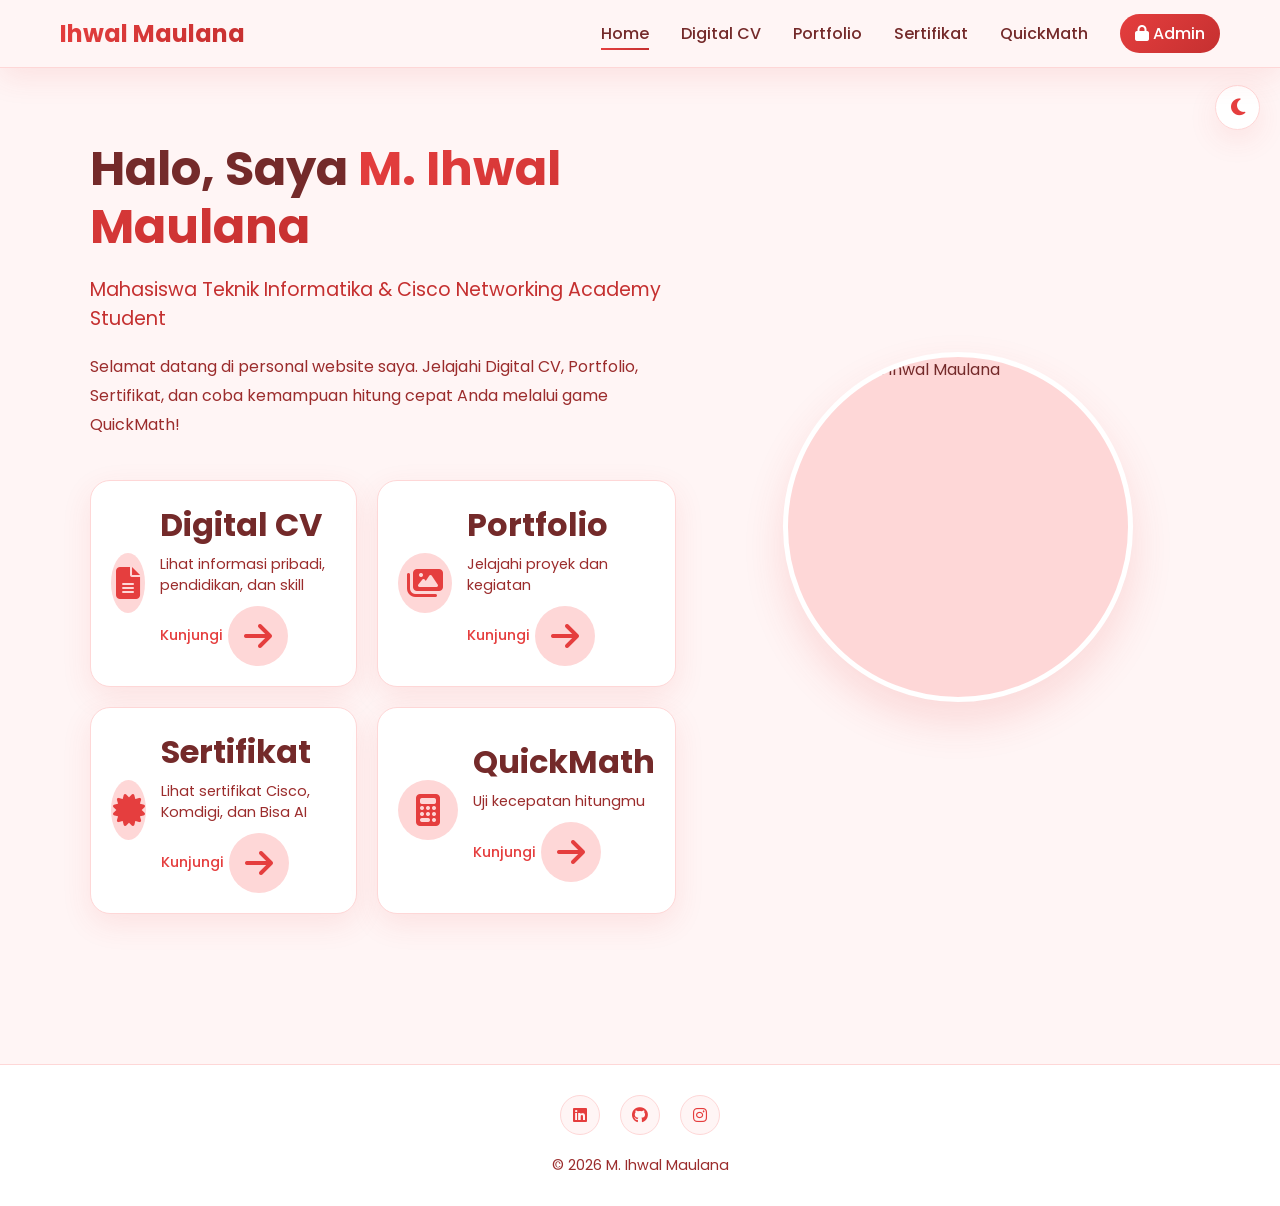
==== commit fdd72fcd: "pull" ====
--- a/index.html
+++ b/index.html
@@ -3,7 +3,11 @@
 <head>
     <meta charset="UTF-8">
     <meta name="viewport" content="width=device-width, initial-scale=1.0">
+    <meta name="description" content="Website pribadi Ihwal Maulana - Mahasiswa Teknik Informatika, Digital CV, Portfolio, Sertifikat, dan game QuickMath.">
     <title>My Website - Ihwal Maulana</title>
+    <link rel="preconnect" href="https://fonts.googleapis.com">
+    <link rel="preconnect" href="https://fonts.gstatic.com" crossorigin>
+    <link rel="preconnect" href="https://cdnjs.cloudflare.com">
     <link rel="stylesheet" href="style.css">
     <link rel="icon" type="image/png" href="https://i.ibb.co.com/bjjpS1Fv/Whats-App-Image-2026-02-08-at-10-19-23.jpg">
     <link rel="stylesheet" href="https://cdnjs.cloudflare.com/ajax/libs/font-awesome/6.4.0/css/all.min.css">
@@ -11,38 +15,41 @@
 </head>
 <body class="light-mode">
 
-    <button class="theme-toggle" id="themeToggle">
-        <i class="fas fa-moon"></i>
-        <i class="fas fa-sun"></i>
+    <a href="#dashboard" class="skip-to-content">Skip to content</a>
+
+    <button class="theme-toggle" id="themeToggle" aria-label="Toggle dark/light mode">
+        <i class="fas fa-moon" aria-hidden="true"></i>
+        <i class="fas fa-sun" aria-hidden="true"></i>
     </button>
 
-    <button class="back-to-top" id="backToTop">
-        <i class="fas fa-chevron-up"></i>
+    <button class="back-to-top" id="backToTop" aria-label="Back to top">
+        <i class="fas fa-chevron-up" aria-hidden="true"></i>
     </button>
 
-    <div id="toastContainer" class="toast-container"></div>
+    <div id="toastContainer" class="toast-container" aria-live="polite"></div>
 
-    <nav class="navbar">
+    <nav class="navbar" aria-label="Main navigation">
         <div class="nav-container">
             <div class="nav-brand">
                 <a href="index.html">Ihwal Maulana</a>
             </div>
-            <ul class="nav-menu" id="navMenu">
-                <li><a href="index.html" class="nav-link active">Home</a></li>
-                <li><a href="digitalcv.html" class="nav-link">Digital CV</a></li>
-                <li><a href="portofolio.html" class="nav-link">Portfolio</a></li>
-                <li><a href="sertifikat.html" class="nav-link">Sertifikat</a></li>
-                <li><a href="quickmath.html" class="nav-link">QuickMath</a></li>
-                <li><a href="login.html" class="nav-link nav-link-admin" id="adminNavLink">
-                    <i class="fas fa-lock"></i> Admin
+            <ul class="nav-menu" id="navMenu" role="menubar">
+                <li><a href="index.html" class="nav-link active" role="menuitem">Home</a></li>
+                <li><a href="digitalcv.html" class="nav-link" role="menuitem">Digital CV</a></li>
+                <li><a href="portofolio.html" class="nav-link" role="menuitem">Portfolio</a></li>
+                <li><a href="sertifikat.html" class="nav-link" role="menuitem">Sertifikat</a></li>
+                <li><a href="quickmath.html" class="nav-link" role="menuitem">QuickMath</a></li>
+                <li><a href="login.html" class="nav-link nav-link-admin" id="adminNavLink" role="menuitem">
+                    <i class="fas fa-lock" aria-hidden="true"></i> Admin
                 </a></li>
             </ul>
-            <div class="nav-toggle" id="navToggle">
-                <i class="fas fa-bars"></i>
+            <div class="nav-toggle" id="navToggle" role="button" aria-label="Toggle navigation menu" aria-expanded="false" tabindex="0">
+                <i class="fas fa-bars" aria-hidden="true"></i>
             </div>
         </div>
     </nav>
 
+    <main>
     <section id="dashboard" class="section active-section">
         <div class="container">
             <div class="dashboard-content">
@@ -50,82 +57,87 @@
                     <h1 class="dashboard-title" id="heroTitle">Halo, Saya <span class="gradient-text">M. Ihwal Maulana</span></h1>
                     <p class="dashboard-subtitle" id="heroSubtitle">Mahasiswa Teknik Informatika & Cisco Networking Academy Student</p>
                     <p class="dashboard-description" id="heroDescription">Selamat datang di personal website saya. Jelajahi Digital CV, Portfolio, Sertifikat, dan coba kemampuan hitung cepat Anda melalui game QuickMath!</p>
-                    
+
                     <div class="dashboard-stats">
                         <div class="stat-card">
-                            <i class="fas fa-file-alt"></i>
+                            <i class="fas fa-file-alt" aria-hidden="true"></i>
                             <div class="stat-info">
                                 <h3>Digital CV</h3>
                                 <p>Lihat informasi pribadi, pendidikan, dan skill</p>
-                                <a href="digitalcv.html" class="stat-link">Kunjungi <i class="fas fa-arrow-right"></i></a>
+                                <a href="digitalcv.html" class="stat-link">Kunjungi <i class="fas fa-arrow-right" aria-hidden="true"></i></a>
                             </div>
                         </div>
-                        
+
                         <div class="stat-card">
-                            <i class="fas fa-images"></i>
+                            <i class="fas fa-images" aria-hidden="true"></i>
                             <div class="stat-info">
                                 <h3>Portfolio</h3>
                                 <p>Jelajahi proyek dan kegiatan</p>
-                                <a href="portofolio.html" class="stat-link">Kunjungi <i class="fas fa-arrow-right"></i></a>
+                                <a href="portofolio.html" class="stat-link">Kunjungi <i class="fas fa-arrow-right" aria-hidden="true"></i></a>
                             </div>
                         </div>
-                        
+
                         <div class="stat-card">
-                            <i class="fas fa-certificate"></i>
+                            <i class="fas fa-certificate" aria-hidden="true"></i>
                             <div class="stat-info">
                                 <h3>Sertifikat</h3>
                                 <p>Lihat sertifikat Cisco, Komdigi, dan Bisa AI</p>
-                                <a href="sertifikat.html" class="stat-link">Kunjungi <i class="fas fa-arrow-right"></i></a>
+                                <a href="sertifikat.html" class="stat-link">Kunjungi <i class="fas fa-arrow-right" aria-hidden="true"></i></a>
                             </div>
                         </div>
-                        
+
                         <div class="stat-card">
-                            <i class="fas fa-calculator"></i>
+                            <i class="fas fa-calculator" aria-hidden="true"></i>
                             <div class="stat-info">
                                 <h3>QuickMath</h3>
                                 <p>Uji kecepatan hitungmu</p>
-                                <a href="quickmath.html" class="stat-link">Kunjungi <i class="fas fa-arrow-right"></i></a>
+                                <a href="quickmath.html" class="stat-link">Kunjungi <i class="fas fa-arrow-right" aria-hidden="true"></i></a>
                             </div>
                         </div>
                     </div>
                 </div>
-                
+
                 <div class="dashboard-image">
                     <div class="image-wrapper">
-                        <img id="heroImage" src="https://i.ibb.co.com/bjjpS1Fv/Whats-App-Image-2026-02-08-at-10-19-23.jpg" alt="Profile Photo">
+                        <img id="heroImage" src="https://i.ibb.co.com/bjjpS1Fv/Whats-App-Image-2026-02-08-at-10-19-23.jpg" alt="Foto Profil Ihwal Maulana" loading="eager">
                     </div>
                 </div>
             </div>
         </div>
     </section>
+    </main>
 
     <footer class="footer">
         <div class="container">
             <div class="footer-content">
                 <div class="footer-social">
-                    <a href="https://linkedin.com/in/ihwalmaulana" target="_blank" id="linkedinLink"><i class="fab fa-linkedin"></i></a>
-                    <a href="https://github.com/waldevelop-afk" target="_blank" id="githubLink"><i class="fab fa-github"></i></a>
-                    <a href="https://instagram.com/ihwalmaulana08" target="_blank" id="instagramLink"><i class="fab fa-instagram"></i></a>
+                    <a href="https://linkedin.com/in/ihwalmaulana" target="_blank" rel="noopener noreferrer" id="linkedinLink" aria-label="LinkedIn"><i class="fab fa-linkedin" aria-hidden="true"></i></a>
+                    <a href="https://github.com/waldevelop-afk" target="_blank" rel="noopener noreferrer" id="githubLink" aria-label="GitHub"><i class="fab fa-github" aria-hidden="true"></i></a>
+                    <a href="https://instagram.com/ihwalmaulana08" target="_blank" rel="noopener noreferrer" id="instagramLink" aria-label="Instagram"><i class="fab fa-instagram" aria-hidden="true"></i></a>
                 </div>
-                <p class="footer-text">&copy; 2026 M. Ihwal Maulana </p>
+                <p class="footer-text">&copy; 2026 M. Ihwal Maulana</p>
             </div>
         </div>
     </footer>
 
     <script src="script.js"></script>
     <script>
-        // Load landing page data dari localStorage
         document.addEventListener('DOMContentLoaded', function() {
             loadLandingPageContent();
             updateAdminNavLink();
         });
 
         function loadLandingPageContent() {
-            const data = JSON.parse(localStorage.getItem('landingPageData') || '{}');
-            
+            var data;
+            try {
+                data = JSON.parse(localStorage.getItem('landingPageData') || '{}');
+            } catch (e) {
+                data = {};
+            }
+
             if (data.hero) {
                 if (data.hero.title) {
-                    document.getElementById('heroTitle').innerHTML = data.hero.title;
+                    document.getElementById('heroTitle').textContent = data.hero.title;
                 }
                 if (data.hero.subtitle) {
                     document.getElementById('heroSubtitle').textContent = data.hero.subtitle;
@@ -152,7 +164,7 @@
         }
 
         function updateAdminNavLink() {
-            const adminLink = document.getElementById('adminNavLink');
+            var adminLink = document.getElementById('adminNavLink');
             if (isAdminAuthenticated()) {
                 adminLink.href = 'dashboard.html';
                 adminLink.innerHTML = '<i class="fas fa-user-shield"></i> Dashboard';
--- a/style.css
+++ b/style.css
@@ -40,20 +40,20 @@
 }
 
 .dark-mode {
-    --bg-primary: #63171B;
-    --bg-secondary: #742A2A;
-    --bg-card: #822727;
-    --text-primary: #FED7D7;
-    --text-secondary: #FEB2B2;
+    --bg-primary: #4A1215;
+    --bg-secondary: #5C1A1E;
+    --bg-card: #6B2226;
+    --text-primary: #FFF5F5;
+    --text-secondary: #FED7D7;
     --border: #9B2C2C;
-    --shadow: 0 10px 30px rgba(0, 0, 0, 0.3);
-    --shadow-hover: 0 20px 40px rgba(0, 0, 0, 0.4);
-    --nav-bg: rgba(99, 23, 27, 0.95);
+    --shadow: 0 10px 30px rgba(0, 0, 0, 0.4);
+    --shadow-hover: 0 20px 40px rgba(0, 0, 0, 0.5);
+    --nav-bg: rgba(74, 18, 21, 0.95);
     --nav-hover: rgba(229, 62, 62, 0.2);
     --nav-active: rgba(229, 62, 62, 0.3);
-    --game-bg: linear-gradient(145deg, #63171B, #742A2A);
-    --game-card-bg: rgba(130, 39, 39, 0.95);
-    --game-text: #FED7D7;
+    --game-bg: linear-gradient(145deg, #4A1215, #5C1A1E);
+    --game-card-bg: rgba(107, 34, 38, 0.95);
+    --game-text: #FFF5F5;
 }
 
 * {
@@ -1646,17 +1646,6 @@
 .loading-tip:nth-child(1) { animation-delay: 0.5s; }
 .loading-tip:nth-child(2) { animation-delay: 1s; }
 .loading-tip:nth-child(3) { animation-delay: 1.5s; }
-
-@keyframes slideInRight {
-    from {
-        opacity: 0;
-        transform: translateX(30px);
-    }
-    to {
-        opacity: 1;
-        transform: translateX(0);
-    }
-}
 
 .error-message {
     color: #F56565;
@@ -1881,7 +1870,7 @@
     display: flex;
     align-items: center;
     gap: 10px;
-    animation: slideInRight 0.3s ease, fadeOut 0.3s ease 2.7s;
+    animation: toastSlideIn 0.3s ease, fadeOut 0.3s ease 2.7s;
     box-shadow: var(--shadow-hover);
 }
 
@@ -1906,7 +1895,7 @@
     to { opacity: 0; }
 }
 
-@keyframes slideInRight {
+@keyframes toastSlideIn {
     from {
         opacity: 0;
         transform: translateX(100%);
@@ -2124,7 +2113,7 @@
 }
 
 .login-card {
-    background: white;
+    background: var(--bg-card);
     border-radius: var(--radius);
     padding: 40px;
     box-shadow: var(--shadow-hover);
@@ -2203,7 +2192,7 @@
 .login-form input:focus {
     outline: none;
     border-color: var(--primary);
-    background: white;
+    background: var(--bg-secondary);
     box-shadow: 0 0 0 3px rgba(229, 62, 62, 0.1);
 }
 
@@ -2353,7 +2342,7 @@
 
 .dashboard-sidebar {
     width: 280px;
-    background: white;
+    background: var(--bg-card);
     box-shadow: var(--shadow);
     display: flex;
     flex-direction: column;
@@ -2497,7 +2486,7 @@
 }
 
 .dashboard-navbar {
-    background: white;
+    background: var(--bg-card);
     padding: 20px 30px;
     box-shadow: var(--shadow);
     display: flex;
@@ -2588,7 +2577,7 @@
 }
 
 .dashboard-stat-card {
-    background: white;
+    background: var(--bg-card);
     border-radius: var(--radius);
     padding: 25px;
     box-shadow: var(--shadow);
@@ -2625,7 +2614,7 @@
 }
 
 .dashboard-quick-actions {
-    background: white;
+    background: var(--bg-card);
     border-radius: var(--radius);
     padding: 30px;
     box-shadow: var(--shadow);
@@ -2693,7 +2682,7 @@
 }
 
 .form-card {
-    background: white;
+    background: var(--bg-card);
     border-radius: var(--radius);
     padding: 30px;
     margin-bottom: 25px;
@@ -2736,7 +2725,7 @@
     font-size: 1rem;
     font-family: inherit;
     transition: var(--transition);
-    background: white;
+    background: var(--bg-secondary);
 }
 
 .dashboard-form input:focus,
@@ -2869,3 +2858,367 @@
         justify-content: center;
     }
 }
+
+/* ===== SKIP TO CONTENT (Accessibility) ===== */
+.skip-to-content {
+    position: absolute;
+    top: -100px;
+    left: 50%;
+    transform: translateX(-50%);
+    background: var(--primary);
+    color: white;
+    padding: 10px 20px;
+    border-radius: 0 0 10px 10px;
+    z-index: 10000;
+    font-weight: 600;
+    text-decoration: none;
+    transition: top 0.3s ease;
+}
+
+.skip-to-content:focus {
+    top: 0;
+}
+
+/* ===== FOCUS INDICATORS (Accessibility) ===== */
+a:focus-visible,
+button:focus-visible,
+input:focus-visible,
+select:focus-visible,
+textarea:focus-visible {
+    outline: 2px solid var(--primary);
+    outline-offset: 2px;
+}
+
+.filter-btn:focus-visible,
+.category-btn:focus-visible,
+.pagination-btn:focus-visible {
+    outline: 2px solid var(--primary);
+    outline-offset: 2px;
+}
+
+/* ===== TOUCH-FRIENDLY PORTFOLIO ===== */
+@media (hover: none) and (pointer: coarse) {
+    .portfolio-overlay {
+        opacity: 1;
+        background: linear-gradient(to top, rgba(229, 62, 62, 0.85) 0%, rgba(229, 62, 62, 0.3) 50%, transparent 100%);
+    }
+
+    .portfolio-overlay h3,
+    .portfolio-overlay p {
+        transform: translateY(0);
+    }
+
+    .portfolio-item-actions {
+        opacity: 1;
+    }
+
+    .cert-item-actions {
+        opacity: 1;
+    }
+}
+
+/* ===== PORTFOLIO SEARCH & SORT ===== */
+.portfolio-controls {
+    display: flex;
+    justify-content: center;
+    gap: 15px;
+    margin-bottom: 20px;
+    flex-wrap: wrap;
+    align-items: center;
+}
+
+.portfolio-search {
+    padding: 10px 20px;
+    border: 1px solid var(--border);
+    border-radius: 50px;
+    background: var(--bg-card);
+    color: var(--text-primary);
+    font-size: 0.95rem;
+    width: 250px;
+    transition: var(--transition);
+}
+
+.portfolio-search:focus {
+    outline: none;
+    border-color: var(--primary);
+    box-shadow: 0 0 0 3px rgba(229, 62, 62, 0.1);
+}
+
+.portfolio-sort {
+    padding: 10px 20px;
+    border: 1px solid var(--border);
+    border-radius: 50px;
+    background: var(--bg-card);
+    color: var(--text-primary);
+    font-size: 0.95rem;
+    cursor: pointer;
+    transition: var(--transition);
+}
+
+.portfolio-sort:focus {
+    outline: none;
+    border-color: var(--primary);
+    box-shadow: 0 0 0 3px rgba(229, 62, 62, 0.1);
+}
+
+/* ===== DIGITAL CV UTILITY CLASSES ===== */
+.cv-divider {
+    margin-top: 20px;
+    padding-top: 20px;
+    border-top: 1px solid var(--border);
+}
+
+.cv-info-grid {
+    display: grid;
+    grid-template-columns: repeat(auto-fit, minmax(200px, 1fr));
+    gap: 15px;
+}
+
+.cv-info-item {
+    display: flex;
+    align-items: center;
+    gap: 8px;
+}
+
+.cv-info-item i {
+    color: var(--primary);
+    margin-right: 4px;
+}
+
+.cv-experience-item {
+    margin-bottom: 20px;
+}
+
+.cv-experience-header {
+    display: flex;
+    justify-content: space-between;
+    align-items: center;
+    margin-bottom: 5px;
+}
+
+.cv-experience-header h4 {
+    color: var(--primary);
+}
+
+.cv-experience-badge {
+    background: var(--soft-red-100);
+    padding: 3px 10px;
+    border-radius: 15px;
+    font-size: 0.85rem;
+}
+
+.cv-experience-role {
+    color: var(--text-secondary);
+    font-weight: 500;
+    margin-bottom: 5px;
+}
+
+.cv-experience-desc {
+    color: var(--text-secondary);
+    font-size: 0.95rem;
+}
+
+.cv-project-item {
+    margin-bottom: 15px;
+    padding-bottom: 15px;
+    border-bottom: 1px solid var(--border);
+}
+
+.cv-project-item:last-child {
+    margin-bottom: 0;
+    padding-bottom: 0;
+    border-bottom: none;
+}
+
+.cv-project-item h4 {
+    color: var(--primary);
+}
+
+.cv-project-tech {
+    color: var(--text-secondary);
+    font-size: 0.9rem;
+    margin: 5px 0;
+}
+
+.cv-project-desc {
+    color: var(--text-secondary);
+    font-size: 0.9rem;
+}
+
+.cv-cert-grid {
+    display: grid;
+    grid-template-columns: repeat(auto-fit, minmax(200px, 1fr));
+    gap: 15px;
+}
+
+.cv-cert-card {
+    background: var(--soft-red-50);
+    padding: 15px;
+    border-radius: 10px;
+    border: 1px solid var(--border);
+}
+
+.cv-cert-card i {
+    color: var(--primary);
+    font-size: 1.5rem;
+    margin-bottom: 8px;
+}
+
+.cv-cert-card h4 {
+    font-size: 0.95rem;
+    margin-bottom: 5px;
+}
+
+.cv-cert-card p {
+    color: var(--text-secondary);
+    font-size: 0.8rem;
+}
+
+.cv-tools-grid {
+    display: grid;
+    grid-template-columns: repeat(auto-fit, minmax(150px, 1fr));
+    gap: 15px;
+}
+
+.cv-tool-item {
+    text-align: center;
+    padding: 15px;
+    background: var(--soft-red-50);
+    border-radius: 10px;
+}
+
+.cv-tool-item i {
+    font-size: 2rem;
+    color: var(--primary);
+    margin-bottom: 5px;
+}
+
+.cv-tool-item p {
+    font-size: 0.9rem;
+}
+
+.cv-social-links {
+    display: flex;
+    justify-content: center;
+    gap: 20px;
+    margin-top: 15px;
+}
+
+.cv-social-links a {
+    color: var(--primary);
+    font-size: 2rem;
+    transition: var(--transition);
+}
+
+.cv-social-links a:hover {
+    transform: translateY(-3px);
+    opacity: 0.8;
+}
+
+.cv-interests {
+    display: flex;
+    flex-wrap: wrap;
+    gap: 10px;
+}
+
+.cv-interest-tag {
+    background: var(--soft-red-100);
+    padding: 8px 15px;
+    border-radius: 50px;
+    font-size: 0.9rem;
+}
+
+.cv-section-link {
+    text-align: right;
+    margin-top: 15px;
+}
+
+.cv-section-link a {
+    color: var(--primary);
+    text-decoration: none;
+    font-size: 0.9rem;
+}
+
+.cv-section-link a:hover {
+    text-decoration: underline;
+}
+
+.dark-mode .cv-cert-card,
+.dark-mode .cv-tool-item {
+    background: var(--bg-secondary);
+}
+
+.dark-mode .cv-experience-badge,
+.dark-mode .cv-interest-tag {
+    background: var(--bg-secondary);
+}
+
+/* ===== GAME EXIT BUTTON ===== */
+.btn-game-exit {
+    position: absolute;
+    top: 15px;
+    right: 15px;
+    background: var(--border);
+    color: var(--text-secondary);
+    border: none;
+    width: 36px;
+    height: 36px;
+    border-radius: 50%;
+    cursor: pointer;
+    font-size: 1rem;
+    display: flex;
+    align-items: center;
+    justify-content: center;
+    transition: var(--transition);
+    z-index: 10;
+}
+
+.btn-game-exit:hover {
+    background: var(--danger);
+    color: white;
+}
+
+.game-container {
+    position: relative;
+}
+
+/* ===== LOADING SKIP HINT ===== */
+.loading-skip-hint {
+    color: var(--text-secondary);
+    font-size: 0.85rem;
+    margin-top: 15px;
+    font-style: italic;
+    cursor: pointer;
+}
+
+.loading-skip-hint:hover {
+    color: var(--primary);
+}
+
+/* ===== IMPROVED MOBILE RESPONSIVE ===== */
+@media (max-width: 480px) {
+    .game-container {
+        border-radius: 24px;
+        padding: 1.5rem;
+    }
+
+    .portfolio-controls {
+        flex-direction: column;
+        align-items: stretch;
+    }
+
+    .portfolio-search,
+    .portfolio-sort {
+        width: 100%;
+        border-radius: 10px;
+    }
+}
+
+/* ===== MODAL ACCESSIBILITY ===== */
+.modal-content {
+    position: relative;
+}
+
+.modal-content:focus {
+    outline: none;
+}
